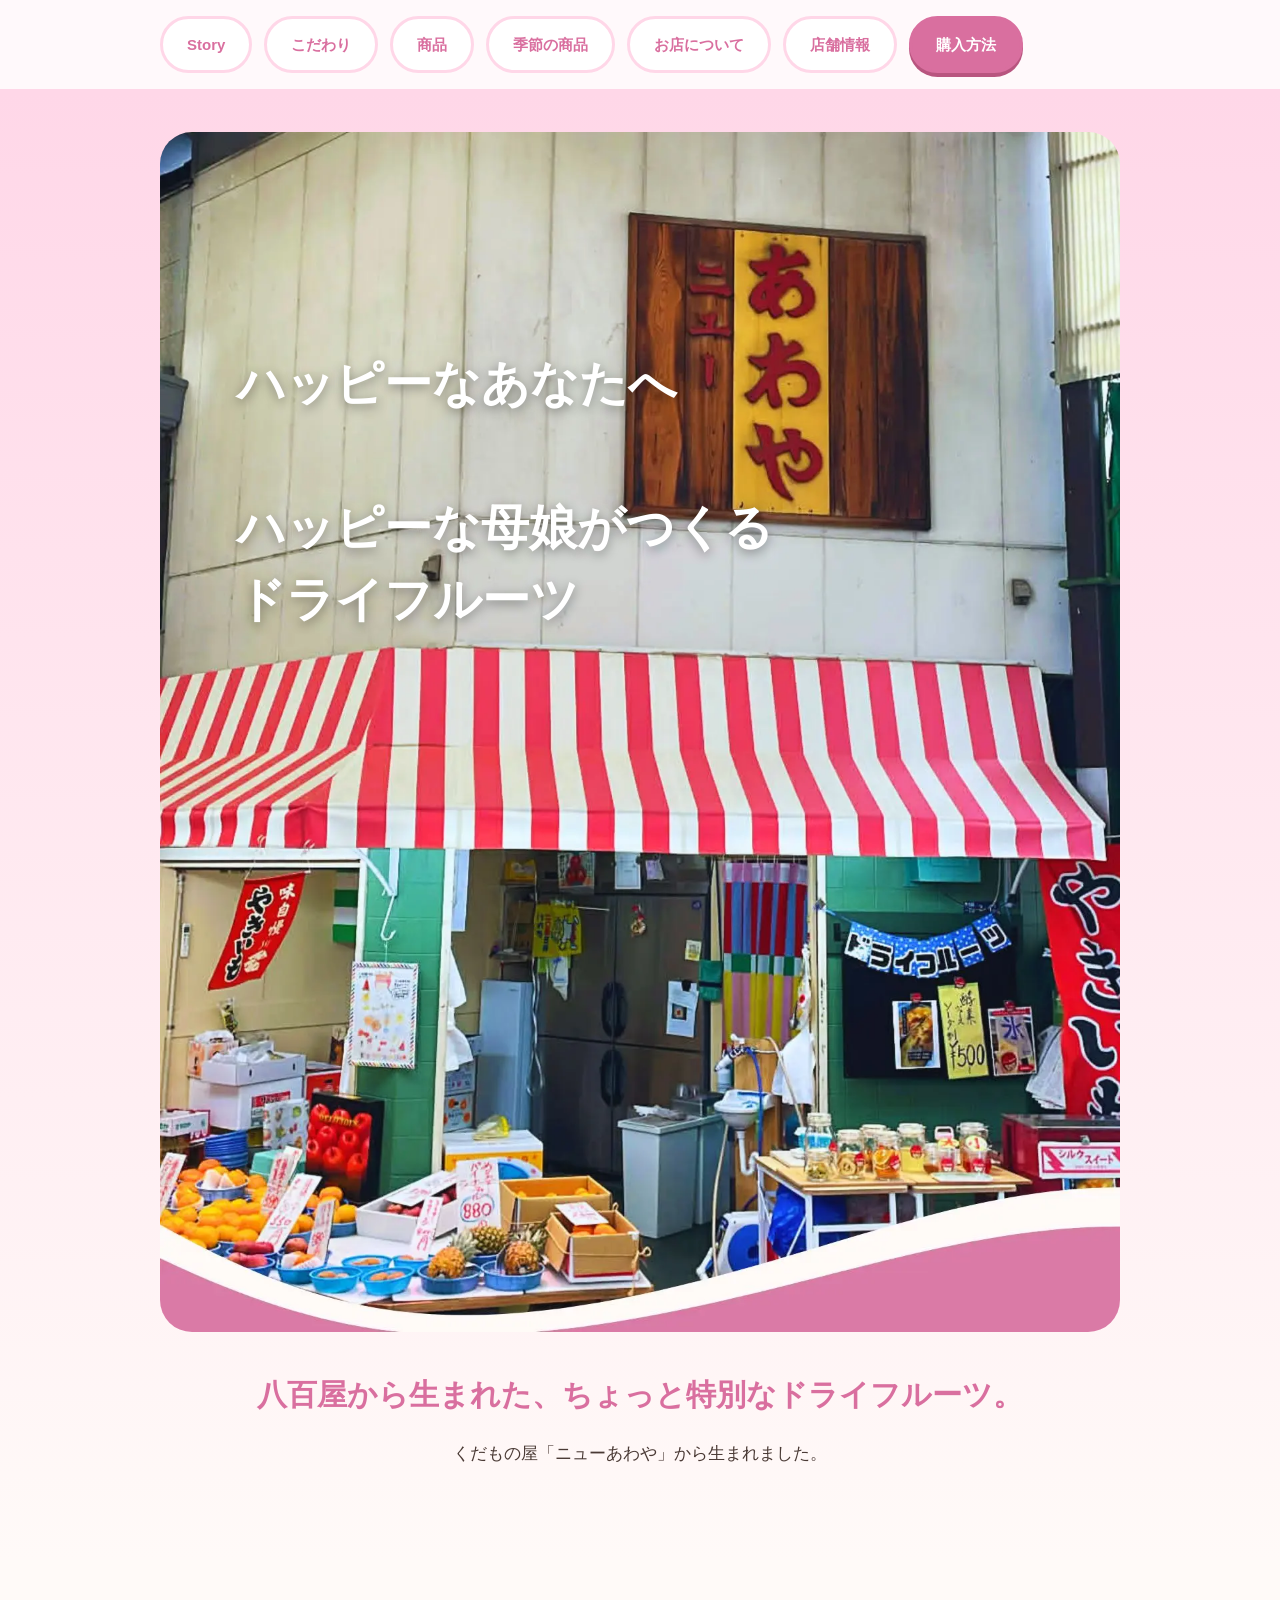
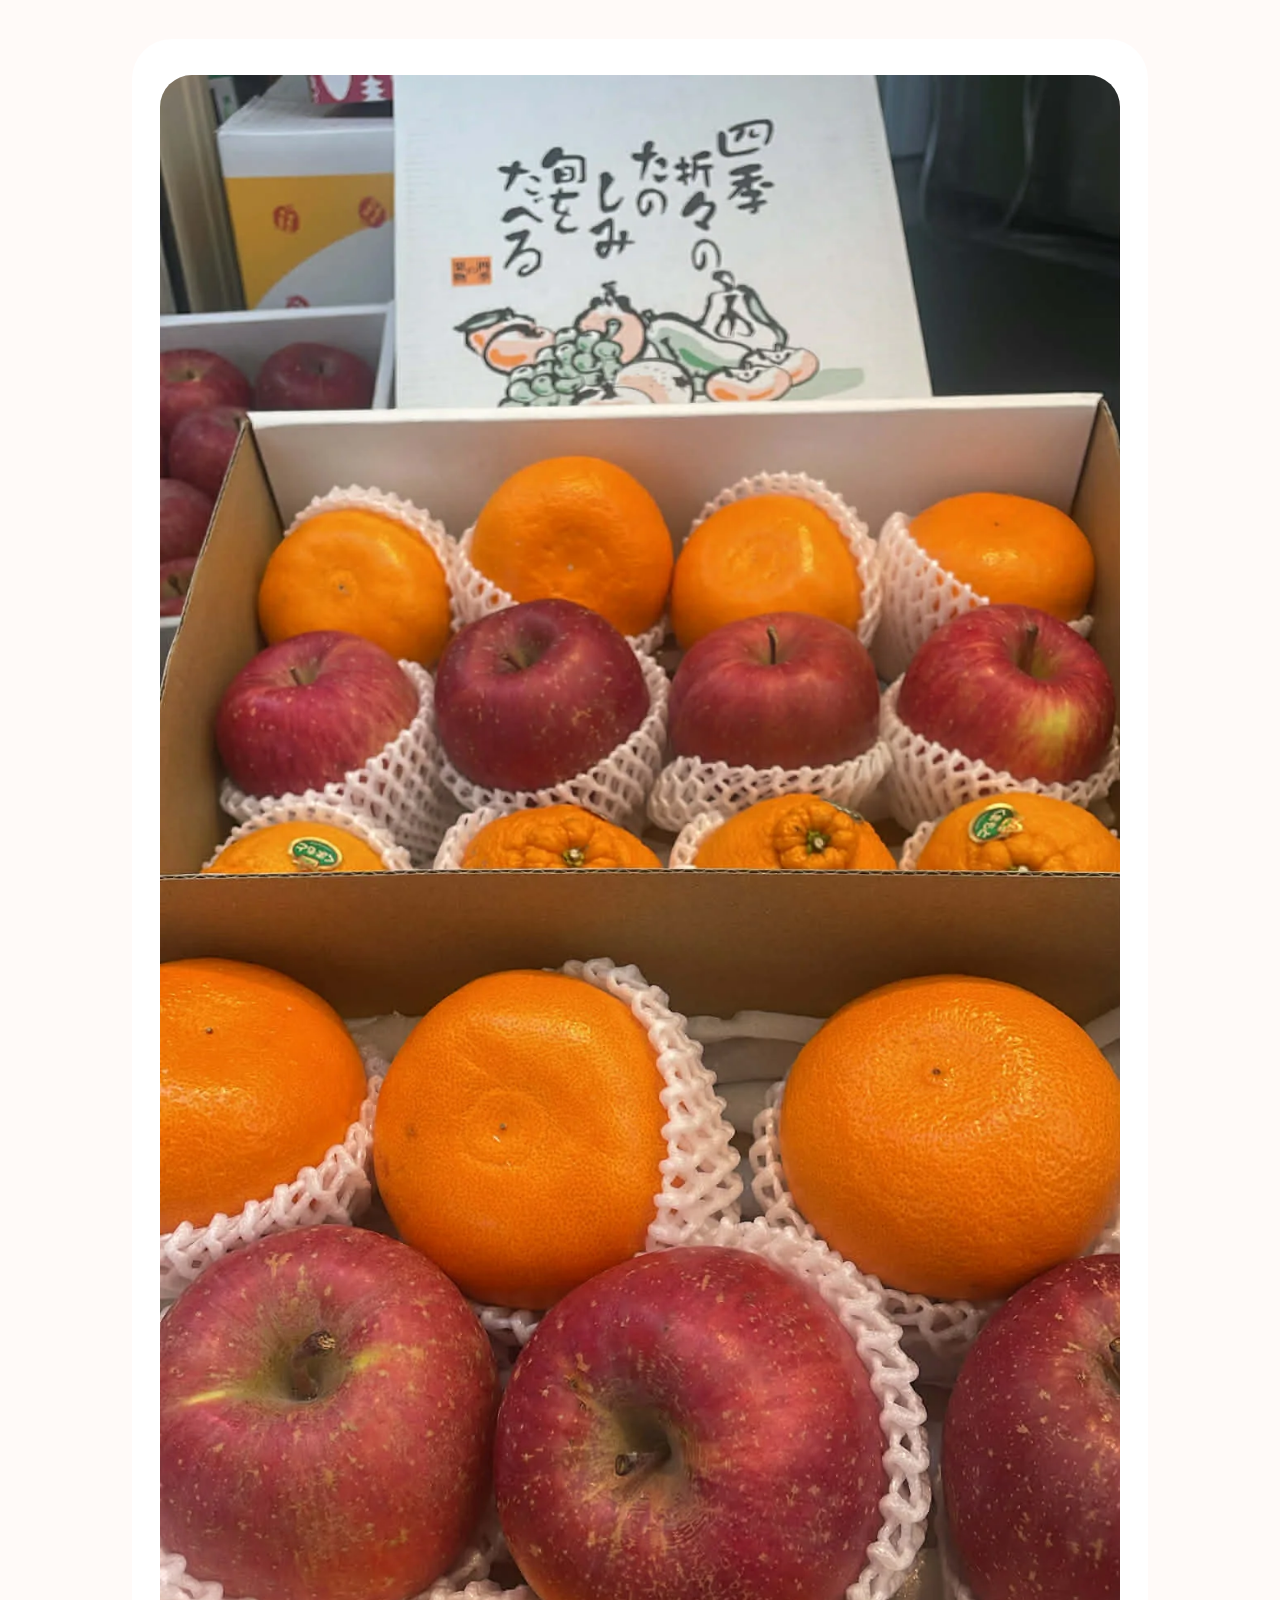
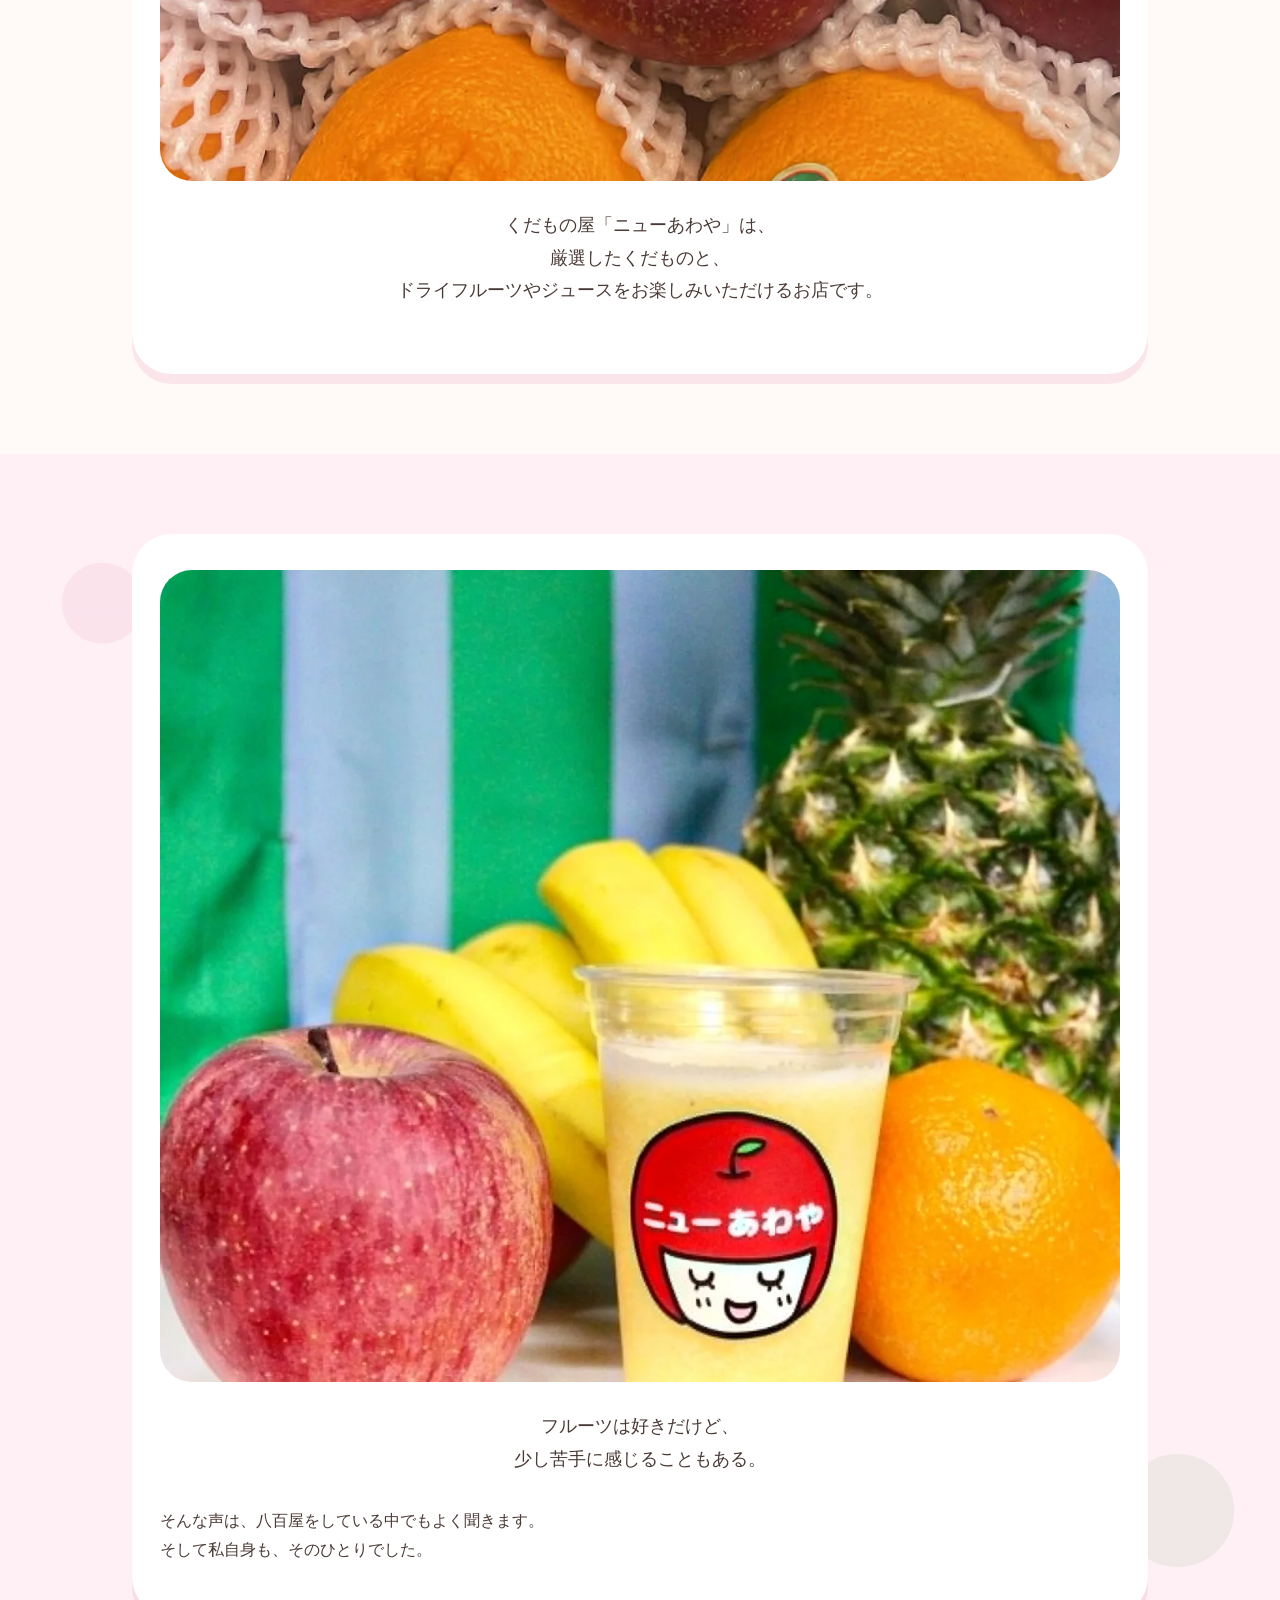
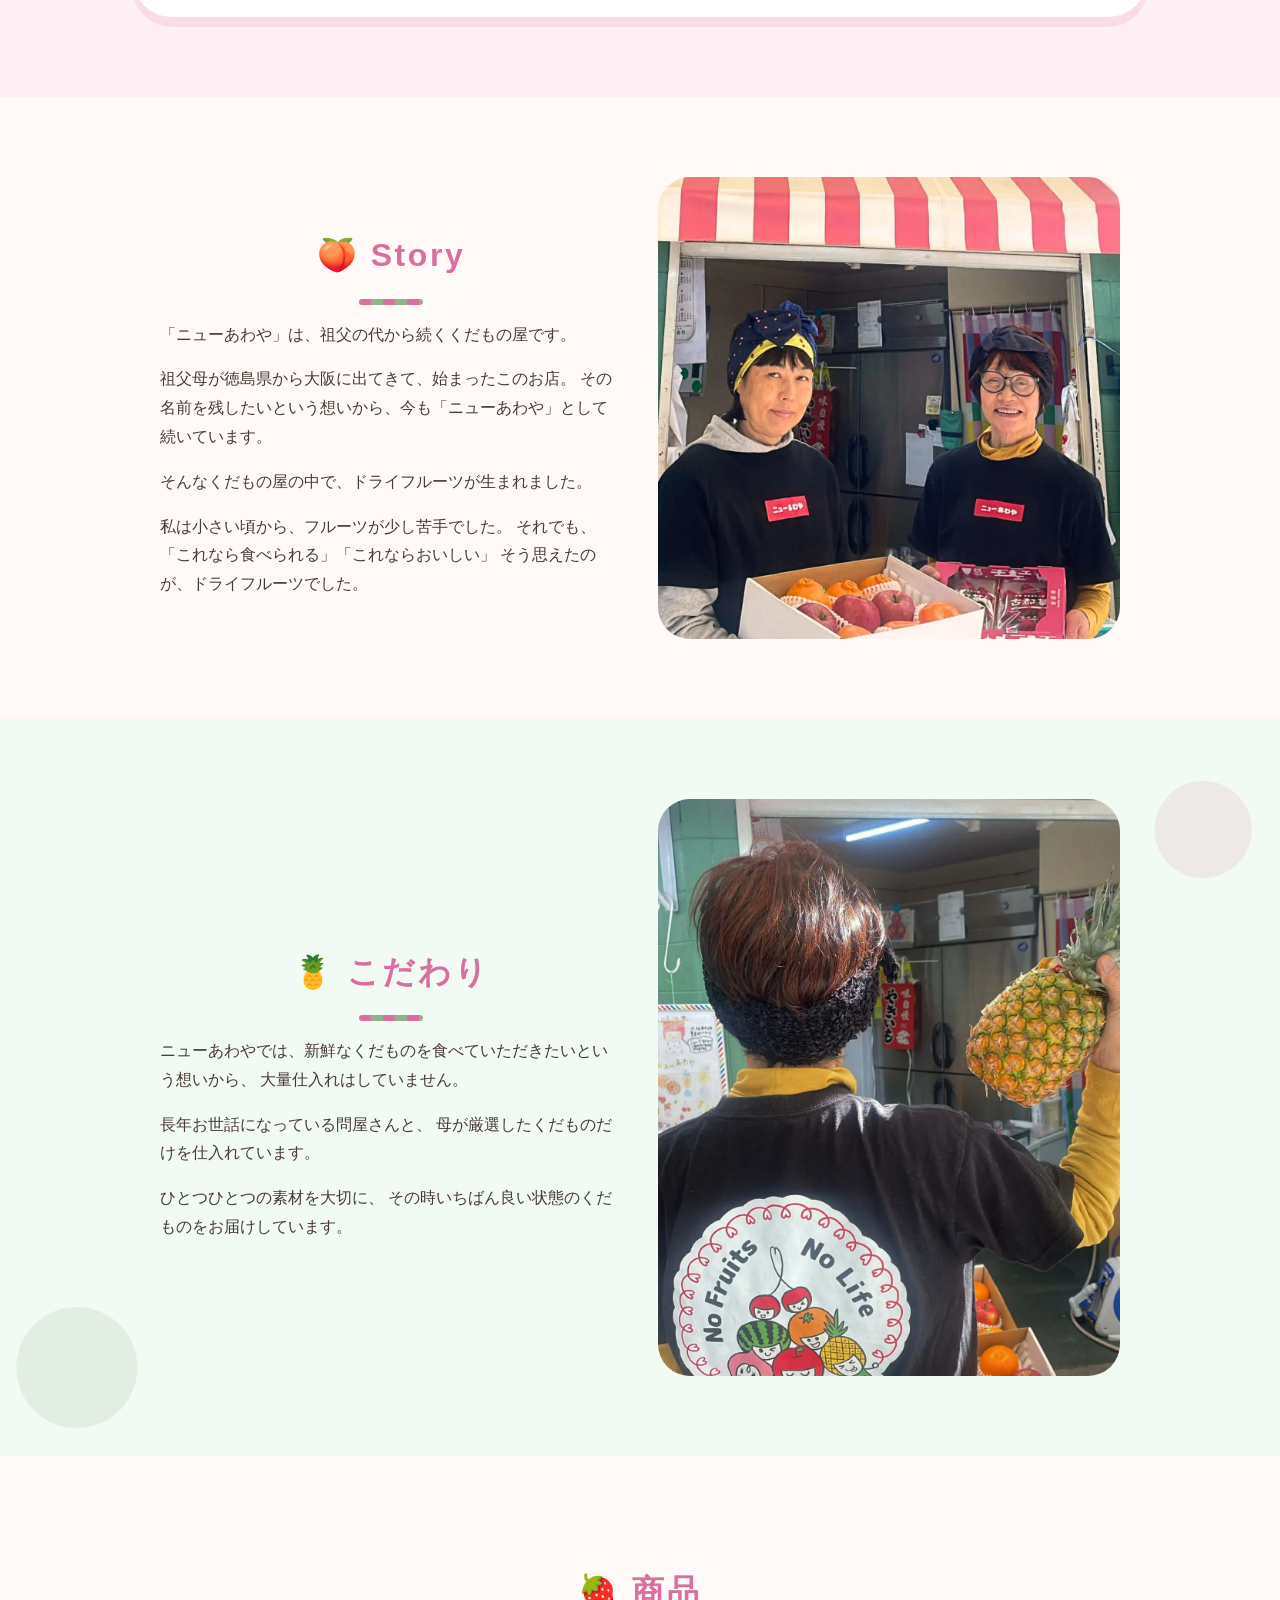
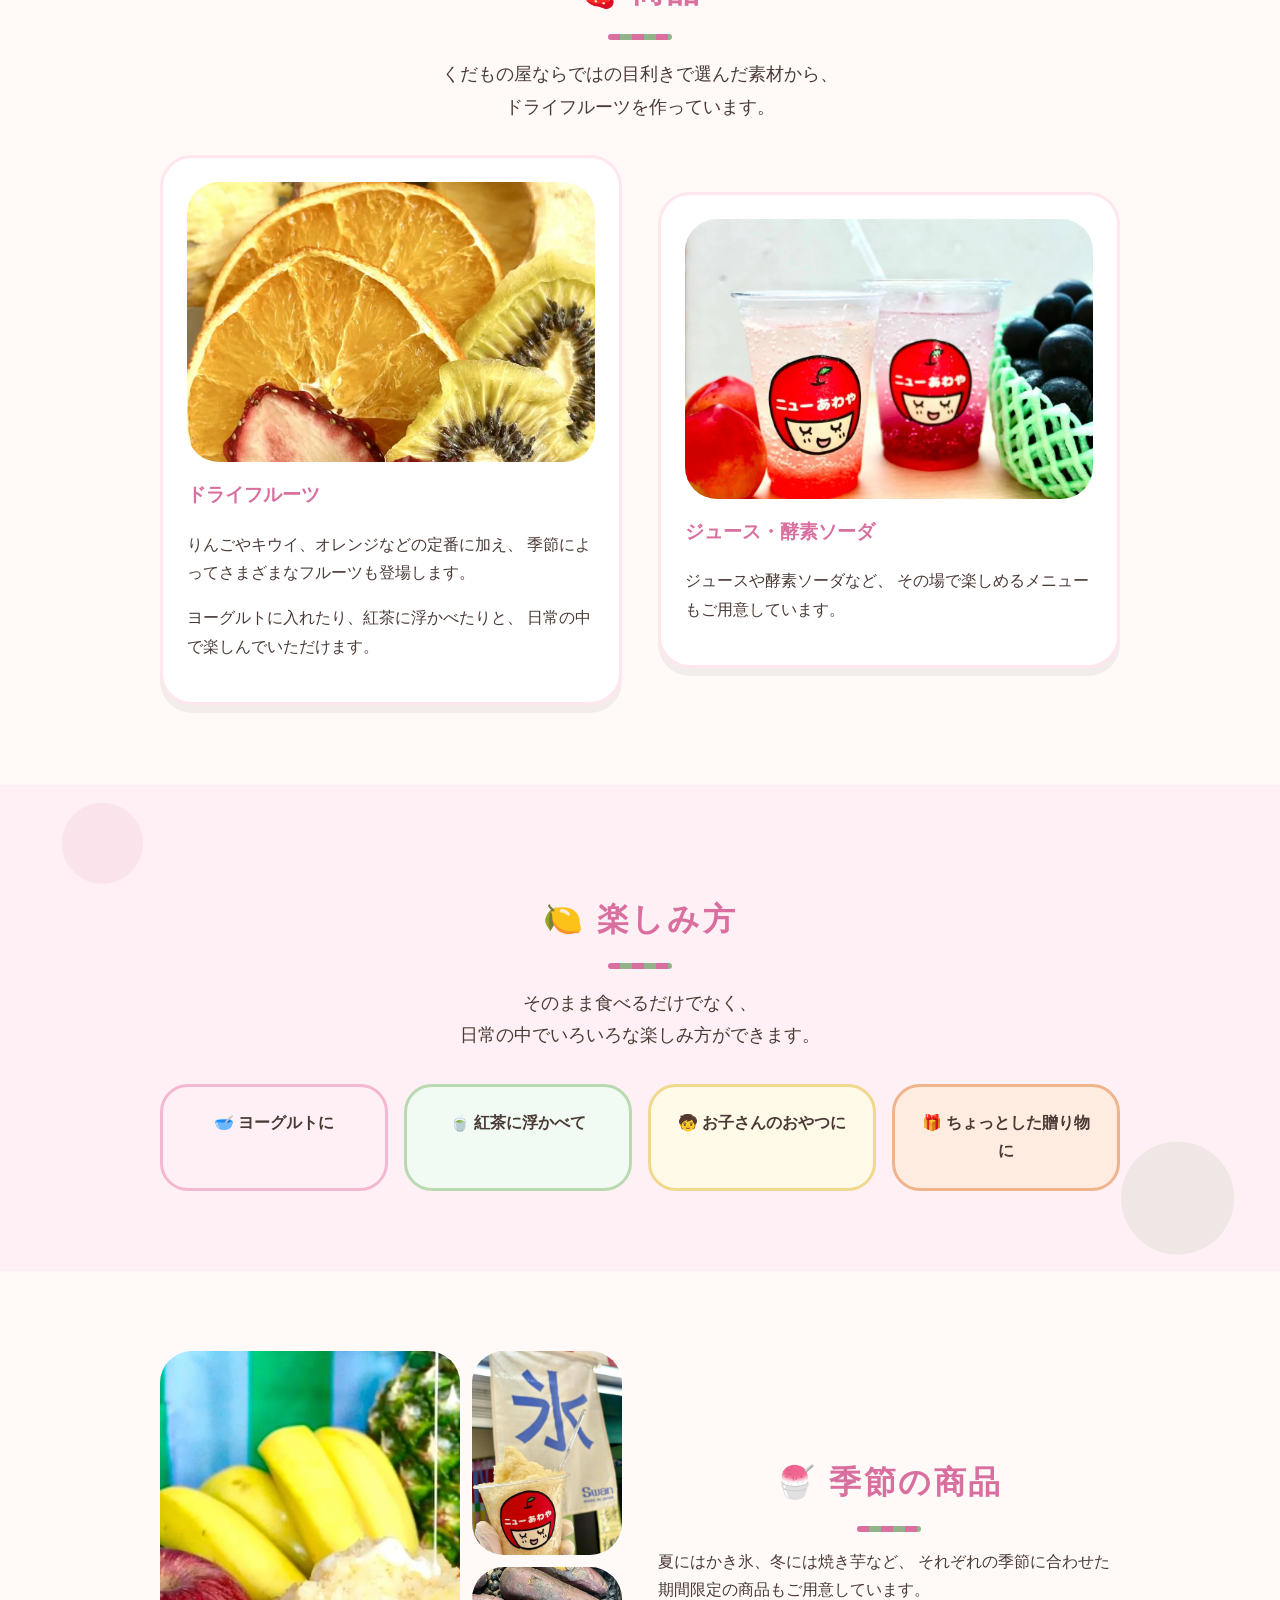
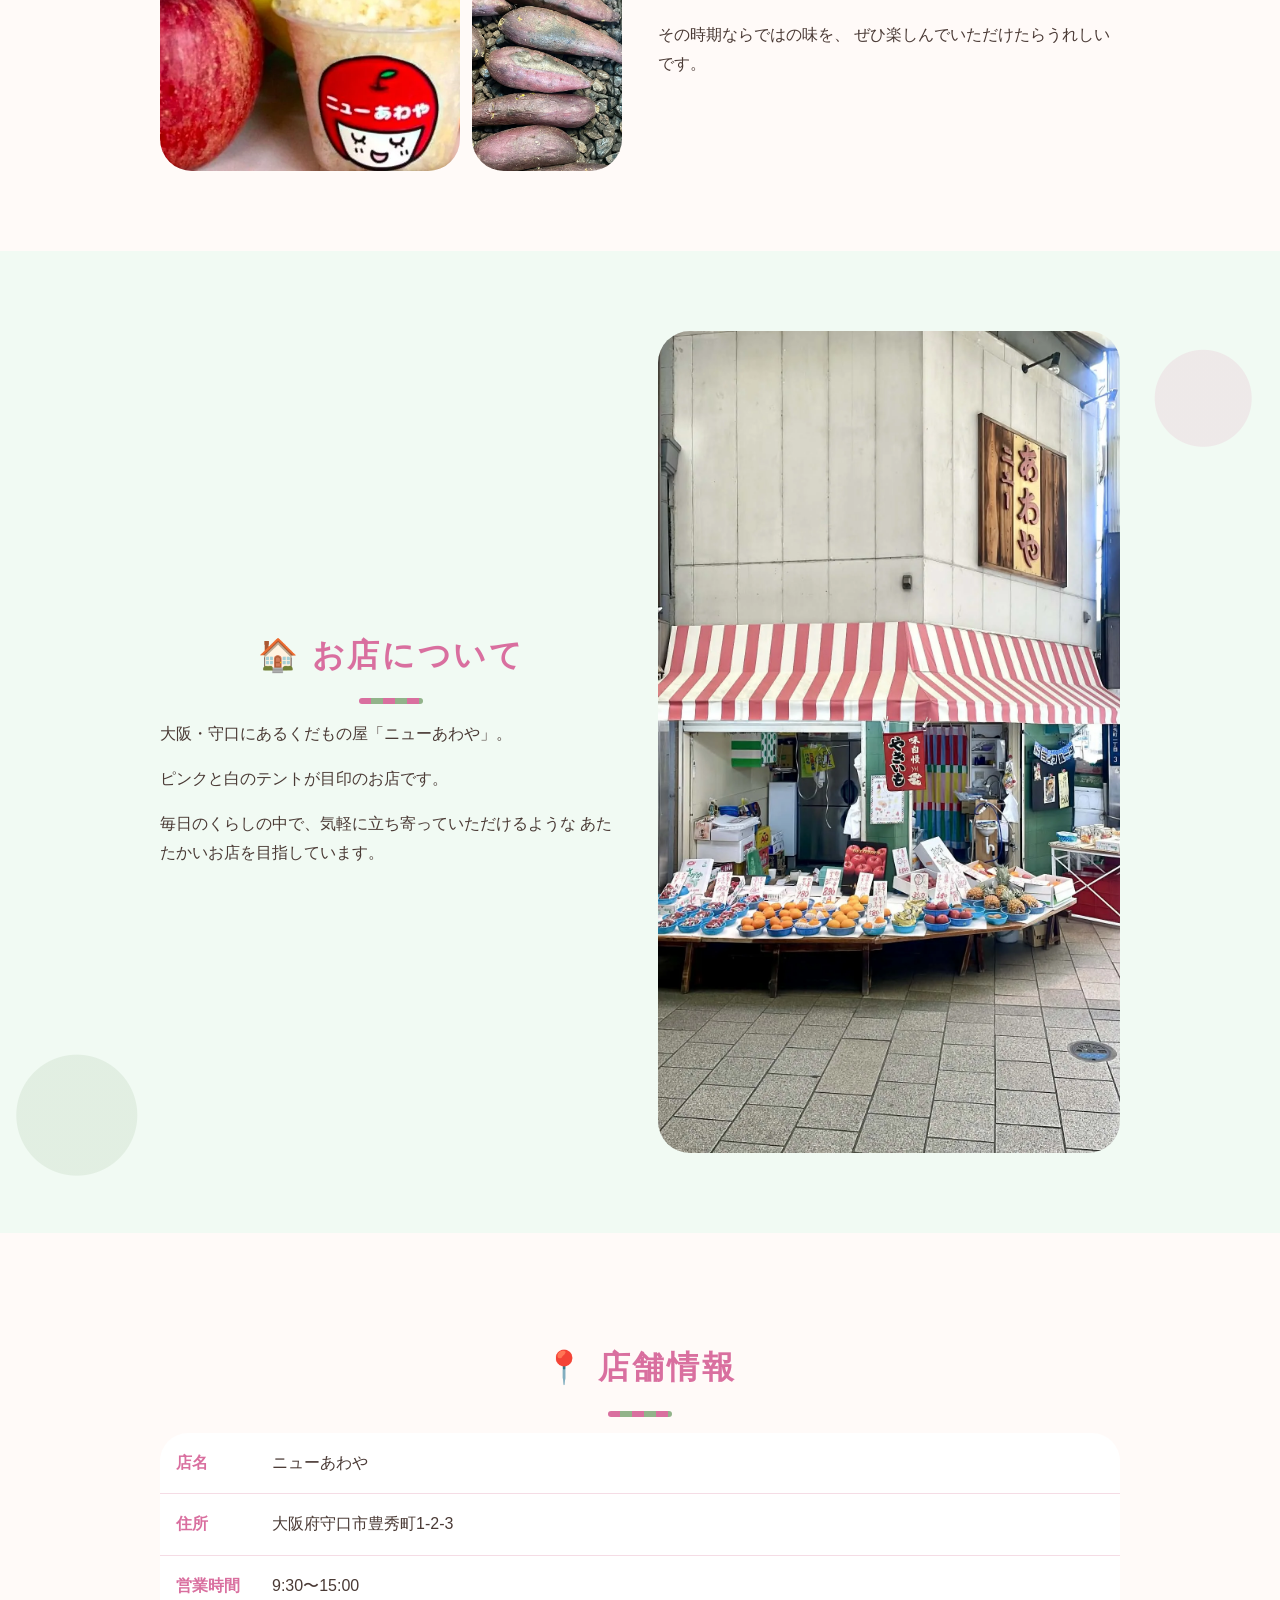
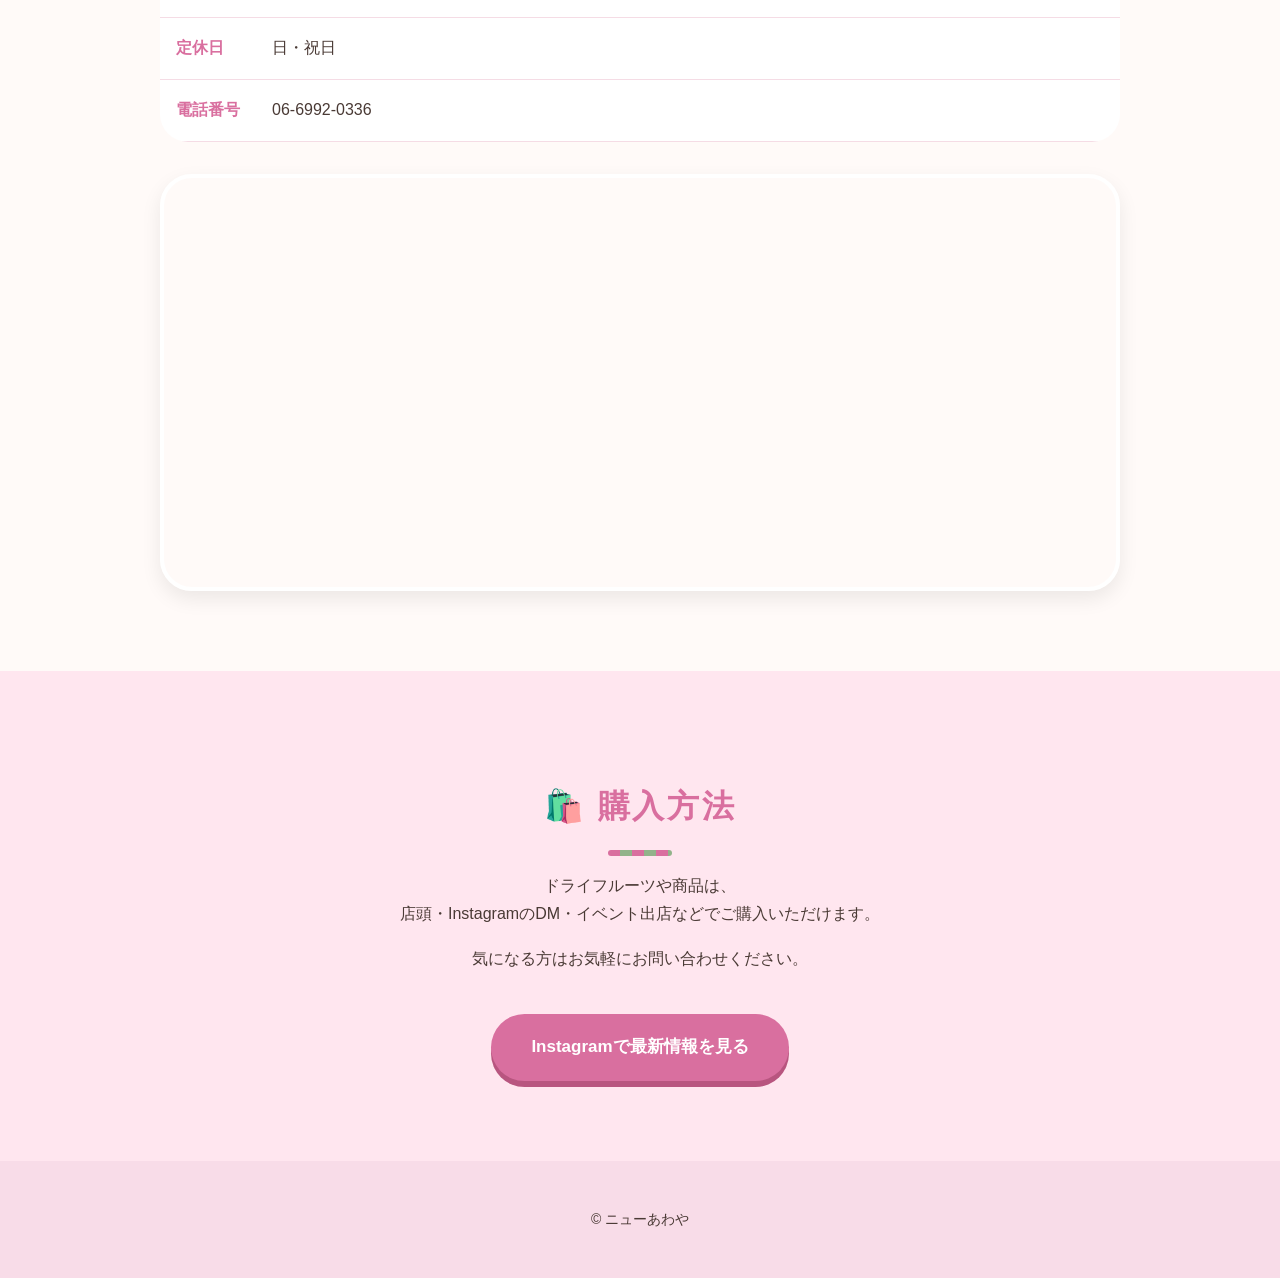
==== 26.4.24_ポップ案/index.html @ 249616c5 "Add files via upload" ====
<!DOCTYPE html>
<html lang="ja">
<head>
  <meta charset="UTF-8">
  <meta name="viewport" content="width=device-width, initial-scale=1.0">

  <title>ニューあわや｜守口市のくだもの屋が作るドライフルーツ・ジュース</title>
  <meta name="description" content="大阪府守口市のくだもの屋「ニューあわや」。厳選したくだものから生まれたドライフルーツやジュース、酵素ソーダ、季節の焼き芋・かき氷をご紹介。八百屋だからこその目利きと想いを込めてお届けします。">
  <meta name="theme-color" content="#D97BA6">

  <!-- TODO: 公開URLが決まったら og:url / canonical / JSON-LDのurlを実際のドメインに差し替えてください -->
  <link rel="canonical" href="https://www.new-awaya.jp/">

  <meta property="og:type" content="website">
  <meta property="og:site_name" content="ニューあわや">
  <meta property="og:locale" content="ja_JP">
  <meta property="og:title" content="ニューあわや｜守口市のくだもの屋が作るドライフルーツ・ジュース">
  <meta property="og:description" content="大阪府守口市のくだもの屋「ニューあわや」。厳選したくだものから生まれたドライフルーツやジュース、酵素ソーダ、季節の焼き芋・かき氷をご紹介。">
  <meta property="og:url" content="https://www.new-awaya.jp/">
  <meta property="og:image" content="https://www.new-awaya.jp/assets/images/hero.webp">

  <meta name="twitter:card" content="summary_large_image">
  <meta name="twitter:title" content="ニューあわや｜守口市のくだもの屋が作るドライフルーツ・ジュース">
  <meta name="twitter:description" content="大阪府守口市のくだもの屋「ニューあわや」。厳選したくだものから生まれたドライフルーツやジュース、酵素ソーダ、季節の焼き芋・かき氷をご紹介。">
  <meta name="twitter:image" content="https://www.new-awaya.jp/assets/images/hero.webp">

  <link rel="stylesheet" href="style.css">

  <link rel="icon" href="assets/images/favicon.png" type="image/png">
  <link rel="apple-touch-icon" href="assets/images/favicon.png">

  <script type="application/ld+json">
  {
    "@context": "https://schema.org",
    "@type": "Store",
    "name": "ニューあわや",
    "image": "https://www.new-awaya.jp/assets/images/hero.webp",
    "url": "https://www.new-awaya.jp/",
    "telephone": "06-6992-0336",
    "priceRange": "¥",
    "address": {
      "@type": "PostalAddress",
      "streetAddress": "豊秀町1-2-3",
      "addressLocality": "守口市",
      "addressRegion": "大阪府",
      "addressCountry": "JP"
    },
    "geo": {
      "@type": "GeoCoordinates",
      "latitude": 34.73282668148967,
      "longitude": 135.5553988750419
    },
    "openingHoursSpecification": {
      "@type": "OpeningHoursSpecification",
      "dayOfWeek": ["Monday", "Tuesday", "Wednesday", "Thursday", "Friday", "Saturday"],
      "opens": "09:30",
      "closes": "15:00"
    },
    "sameAs": [
      "https://www.instagram.com/awaya.dry_fruits/"
    ]
  }
  </script>
</head>
<body>

  <!-- サイト内ナビ -->
  <nav class="site-nav" aria-label="サイト内リンク">
    <div class="inner nav-inner">
      <a href="#story">Story</a>
      <a href="#kodawari">こだわり</a>
      <a href="#products">商品</a>
      <a href="#season">季節の商品</a>
      <a href="#shop">お店について</a>
      <a href="#access">店舗情報</a>
      <a href="#purchase" class="nav-cta">購入方法</a>
    </div>
  </nav>

  <!-- Hero -->
  <header class="hero">
    <div class="hero-image">
      <img src="assets/images/hero.webp" alt="大阪府守口市のくだもの屋ニューあわや外観">
      <div class="hero-copy">
        ハッピーなあなたへ<br><br>

ハッピーな母娘がつくる<br>

ドライフルーツ
      </div>
    </div>

    <div class="hero-text">
      <h1>八百屋から生まれた、ちょっと特別なドライフルーツ。</h1>
      <p>
        くだもの屋「ニューあわや」から生まれました。
      </p>
    </div>
  </header>

  <!-- サブコピー -->
  <section>
    <div class="inner soft-box">
      <img src="assets/images/fruits.webp" alt="大阪府守口市のくだもの屋ニューあわやが厳選したりんごとみかん">
      <p class="lead">
        くだもの屋「ニューあわや」は、<br>
        厳選したくだものと、<br>
        ドライフルーツやジュースをお楽しみいただけるお店です。
      </p>
    </div>
  </section>

  <!-- 共感・導入 -->
  <section class="pink-bg">
    <div class="inner soft-box">
      <img src="assets/images/voice.webp" alt="大阪府守口市のくだもの屋ニューあわやが扱うりんご・バナナ・パイナップルなどのくだもの">
      <p class="lead">
        フルーツは好きだけど、<br>
        少し苦手に感じることもある。
      </p>
      <p>
        そんな声は、八百屋をしている中でもよく聞きます。<br>
        そして私自身も、そのひとりでした。
      </p>
    </div>
  </section>

  <!-- Story -->
  <section id="story">
    <div class="inner story-grid">
      <div>
        <h2 class="section-title">🍑 Story</h2>
        <p>
          「ニューあわや」は、祖父の代から続くくだもの屋です。
        </p>
        <p>
          祖父母が徳島県から大阪に出てきて、始まったこのお店。
          その名前を残したいという想いから、今も「ニューあわや」として続いています。
        </p>
        <p>
          そんなくだもの屋の中で、ドライフルーツが生まれました。
        </p>
        <p>
          私は小さい頃から、フルーツが少し苦手でした。
          それでも、「これなら食べられる」「これならおいしい」
          そう思えたのが、ドライフルーツでした。
        </p>
      </div>

      <div>
        <!-- ストーリー用写真に差し替え -->
        <img src="assets/images/story.webp" alt="大阪府守口市のくだもの屋ニューあわやの店内と母娘の写真">
      </div>
    </div>
  </section>

  <!-- こだわり -->
  <section id="kodawari" class="green-bg">
    <div class="inner story-grid">
      <div>
        <h2 class="section-title">🍍 こだわり</h2>
        <p>
          ニューあわやでは、新鮮なくだものを食べていただきたいという想いから、
          大量仕入れはしていません。
        </p>
        <p>
          長年お世話になっている問屋さんと、
          母が厳選したくだものだけを仕入れています。
        </p>
        <p>
          ひとつひとつの素材を大切に、
          その時いちばん良い状態のくだものをお届けしています。
        </p>
      </div>

      <div>
        <img src="assets/images/kodawari.webp" alt="大阪府守口市のくだもの屋ニューあわやの目利き、パイナップルを選ぶ様子">
      </div>
    </div>
  </section>

  <!-- 商品 -->
  <section id="products">
    <div class="inner">
      <h2 class="section-title">🍓 商品</h2>
      <p class="lead">
        くだもの屋ならではの目利きで選んだ素材から、<br>
        ドライフルーツを作っています。
      </p>

      <div class="product-grid">
        <div class="product-card">
          <!-- 商品写真に差し替え -->
          <img src="assets/images/dryfruit.webp" alt="大阪府守口市のくだもの屋ニューあわやのミックスドライフルーツ">
          <h3>ドライフルーツ</h3>
          <p>
            りんごやキウイ、オレンジなどの定番に加え、
            季節によってさまざまなフルーツも登場します。
          </p>
          <p>
            ヨーグルトに入れたり、紅茶に浮かべたりと、
            日常の中で楽しんでいただけます。
          </p>
        </div>

        <div class="product-card">
          <!-- ジュース写真に差し替え -->
          <img src="assets/images/juice.webp" alt="大阪府守口市のくだもの屋ニューあわやのジュースと酵素ソーダ">
          <h3>ジュース・酵素ソーダ</h3>
          <p>
            ジュースや酵素ソーダなど、
            その場で楽しめるメニューもご用意しています。
          </p>
        </div>
      </div>
    </div>
  </section>

  <!-- 楽しみ方 -->
  <section class="pink-bg">
    <div class="inner">
      <h2 class="section-title">🍋 楽しみ方</h2>
      <p class="lead">
        そのまま食べるだけでなく、<br>
        日常の中でいろいろな楽しみ方ができます。
      </p>

      <div class="enjoy-list">
        <div class="enjoy-item">🥣 ヨーグルトに</div>
        <div class="enjoy-item">🍵 紅茶に浮かべて</div>
        <div class="enjoy-item">🧒 お子さんのおやつに</div>
        <div class="enjoy-item">🎁 ちょっとした贈り物に</div>
      </div>
    </div>
  </section>

  <!-- 季節商品 -->
  <section id="season">
    <div class="inner story-grid">
      <div class="season-photos">
        <img src="assets/images/season-main.webp" alt="守口市のくだもの屋ニューあわやのフルーツとかき氷" class="season-main">
        <div class="season-small-stack">
          <img src="assets/images/season-summer.webp" alt="守口市のくだもの屋ニューあわやのかき氷" class="season-small">
          <img src="assets/images/season-winter.webp" alt="守口市のくだもの屋ニューあわやの焼き芋" class="season-small">
        </div>
      </div>
      <div>
        <h2 class="section-title">🍧 季節の商品</h2>
        <p>
          夏にはかき氷、冬には焼き芋など、
          それぞれの季節に合わせた期間限定の商品もご用意しています。
        </p>
        <p>
          その時期ならではの味を、
          ぜひ楽しんでいただけたらうれしいです。
        </p>
      </div>
    </div>
  </section>

  <!-- お店について -->
  <section id="shop" class="green-bg">
    <div class="inner shop-grid">
      <div>
        <h2 class="section-title">🏠 お店について</h2>
        <p>
          大阪・守口にあるくだもの屋「ニューあわや」。
        </p>
        <p>
          ピンクと白のテントが目印のお店です。
        </p>
        <p>
          毎日のくらしの中で、気軽に立ち寄っていただけるような
          あたたかいお店を目指しています。
        </p>
      </div>

      <div>
        <!-- 外観写真に差し替え -->
        <img src="assets/images/shop.webp" alt="大阪府守口市のくだもの屋ニューあわやの外観">
      </div>
    </div>
  </section>

  <!-- 店舗情報 -->
  <section id="access">
    <div class="inner">
      <h2 class="section-title">📍 店舗情報</h2>

      <table class="info-table">
        <tr>
          <th>店名</th>
          <td>ニューあわや</td>
        </tr>
        <tr>
          <th>住所</th>
          <td>大阪府守口市豊秀町1-2-3</td>
        </tr>
        <tr>
          <th>営業時間</th>
          <td>9:30〜15:00</td>
        </tr>
        <tr>
          <th>定休日</th>
          <td>日・祝日</td>
        </tr>
        <tr>
          <th>電話番号</th>
          <td>06-6992-0336</td>
        </tr>
      </table>

      <!-- Googleマップ埋め込みをここに入れる -->
      <div class="map-wrap">
  <iframe src="https://www.google.com/maps/embed?pb=!1m18!1m12!1m3!1d3278.903501781895!2d135.5553988750419!3d34.73282668148967!2m3!1f0!2f0!3f0!3m2!1i1024!2i768!4f13.1!3m3!1m2!1s0x6000e14dc6276cbf%3A0x2cb59006705b854!2z44OL44Ol44O844GC44KP44KE!5e0!3m2!1sja!2sjp!4v1776998162759!5m2!1sja!2sjp"
    allowfullscreen=""
    loading="lazy"
    referrerpolicy="no-referrer-when-downgrade">
  </iframe>
</div>
    </div>
  </section>

  <!-- 購入方法 -->
  <section id="purchase" class="cta">
    <div class="inner">
      <h2 class="section-title">🛍️ 購入方法</h2>
      <p>
        ドライフルーツや商品は、<br>
        店頭・InstagramのDM・イベント出店などでご購入いただけます。
      </p>
      <p>
        気になる方はお気軽にお問い合わせください。
      </p>

      <!-- Instagram URLに差し替え -->
      <a class="button" href="https://www.instagram.com/awaya.dry_fruits/" target="_blank" rel="noopener noreferrer">
  Instagramで最新情報を見る
</a>
    </div>
  </section>

  <footer>
    <p>© ニューあわや</p>
  </footer>

</body>
</html>
---- 26.4.24_ポップ案/style.css ----
body {
  margin: 0;
  font-family: "Noto Sans JP", sans-serif;
  color: #4a3a35;
  background: #fffaf8;
  line-height: 1.8;
}

.site-nav {
  position: sticky;
  top: 0;
  z-index: 100;
  background: #fff9fb;
  border-bottom: 3px solid #ffd7e8;
}

.nav-inner {
  display: flex;
  align-items: center;
  gap: 12px;
  overflow-x: auto;
  padding: 16px 20px;
  -webkit-overflow-scrolling: touch;
}

.nav-inner a {
  flex: none;
  display: inline-block;
  padding: 12px 24px;
  border-radius: 999px;
  background: #fff;
  color: #d96f9f;
  font-weight: 900;
  font-size: 15px;
  text-decoration: none;
  border: 3px solid #ffd7e8;
  white-space: nowrap;
  transition: transform 0.15s ease, background 0.15s ease;
}

.nav-inner a:hover {
  background: #ffe6ef;
  transform: translateY(-2px);
}

.nav-inner a.nav-cta {
  background: #d96f9f;
  color: #fff;
  border-color: #d96f9f;
  box-shadow: 0 4px 0 #b8557f;
}

.nav-inner a.nav-cta:hover {
  background: #c25f8d;
}

img {
  max-width: 100%;
  display: block;
  border-radius: 32px;
}

section {
  padding: 80px 20px;
}

.inner {
  max-width: 960px;
  margin: 0 auto;
}

.section-title {
  font-size: 32px;
  color: #d96f9f;
  text-align: center;
  margin-bottom: 16px;
  letter-spacing: 0.08em;
  font-weight: 900;
}

.section-title::after {
  content: "";
  display: block;
  width: 64px;
  height: 6px;
  margin: 14px auto 0;
  border-radius: 999px;
  background: repeating-linear-gradient(90deg, #d96f9f 0 12px, #92b38a 12px 24px);
}

.lead {
  font-size: 18px;
  text-align: center;
  margin-bottom: 32px;
}

.hero {
  background: linear-gradient(180deg, #ffd7e8 0%, #fffaf8 100%);
  padding: 40px 20px 72px;
  text-align: center;
}

.hero-image {
  position: relative;
  max-width: 960px;
  margin: 0 auto 36px;
}

.hero-image img {
  width: 100%;
  height: auto;
  display: block;
}

.hero-text h1 {
  font-size: 30px;
  color: #d96f9f;
  margin-bottom: 16px;
}

.hero-text p {
  font-size: 17px;
}

.soft-box {
  background: #fff;
  border-radius: 40px;
  padding: 36px 28px;
  box-shadow: 0 10px 0 rgba(217, 111, 159, 0.15);
}

.soft-box img {
  width: 100%;
  height: auto;
  margin-bottom: 28px;
}

.season-photos {
  display: flex;
  gap: 12px;
  height: 420px;
}

.season-photos .season-main {
  flex: 2;
  width: 0;
  min-width: 0;
  height: 100%;
  object-fit: cover;
}

.season-small-stack {
  flex: 1;
  width: 0;
  min-width: 0;
  height: 100%;
  display: flex;
  flex-direction: column;
  gap: 12px;
}

.season-small-stack .season-small {
  flex: 1;
  width: 100%;
  height: 0;
  min-height: 0;
  object-fit: cover;
}

@media (max-width: 768px) {
  .season-photos {
    height: 280px;
  }
}

.story-grid,
.product-grid,
.shop-grid {
  display: grid;
  grid-template-columns: 1fr 1fr;
  gap: 36px;
  align-items: center;
}

.pink-bg {
  background:
    radial-gradient(circle at 8% 12%, rgba(217,111,159,0.10) 0, rgba(217,111,159,0.10) 40px, transparent 41px),
    radial-gradient(circle at 92% 85%, rgba(146,179,138,0.14) 0, rgba(146,179,138,0.14) 56px, transparent 57px),
    #fff0f5;
}

.green-bg {
  background:
    radial-gradient(circle at 94% 15%, rgba(217,111,159,0.12) 0, rgba(217,111,159,0.12) 48px, transparent 49px),
    radial-gradient(circle at 6% 88%, rgba(146,179,138,0.16) 0, rgba(146,179,138,0.16) 60px, transparent 61px),
    #f1faf3;
}

.product-card {
  background: #fff;
  border-radius: 32px;
  padding: 24px;
  border: 3px solid #ffe6ef;
  box-shadow: 0 8px 0 rgba(0,0,0,0.05);
}

.product-card img {
  width: 100%;
  height: 280px;
  object-fit: cover;
}

.product-card h3 {
  color: #d96f9f;
  margin-top: 16px;
}

.enjoy-list {
  display: grid;
  grid-template-columns: repeat(4, 1fr);
  gap: 16px;
  margin-top: 32px;
}

.enjoy-item {
  background: #fff;
  border-radius: 28px;
  padding: 22px;
  text-align: center;
  font-weight: bold;
  border: 3px solid #f5c8d8;
}

.enjoy-item:nth-child(1) { background: #fff0f5; border-color: #f3b8cf; }
.enjoy-item:nth-child(2) { background: #f1faf3; border-color: #b9d9b0; }
.enjoy-item:nth-child(3) { background: #fff9e8; border-color: #f0d98c; }
.enjoy-item:nth-child(4) { background: #ffece0; border-color: #f0b48c; }

.info-table {
  width: 100%;
  border-collapse: collapse;
  background: #fff;
  border-radius: 28px;
  overflow: hidden;
}

.info-table th,
.info-table td {
  padding: 16px;
  border-bottom: 1px solid #f5dce5;
  text-align: left;
}

.info-table th {
  width: 1%;
  white-space: nowrap;
  color: #d96f9f;
}

.cta {
  text-align: center;
  background: #ffe6ef;
}

.button {
  display: inline-block;
  margin-top: 24px;
  padding: 18px 40px;
  background: #d96f9f;
  color: #fff;
  text-decoration: none;
  border-radius: 999px;
  font-weight: 900;
  font-size: 17px;
  box-shadow: 0 6px 0 #b8557f;
  transition: transform 0.15s ease;
}

.button:hover {
  transform: translateY(2px);
  box-shadow: 0 4px 0 #b8557f;
}

footer {
  text-align: center;
  padding: 32px 20px;
  background: #f8dce8;
  font-size: 14px;
}

@media (max-width: 768px) {
  section {
    padding: 56px 18px;
  }

  .hero-text h1 {
    font-size: 25px;
  }

  .story-grid,
  .product-grid,
  .shop-grid {
    grid-template-columns: 1fr;
  }

  .enjoy-list {
    grid-template-columns: 1fr 1fr;
  }
}
.map-wrap {
  margin-top: 32px;
  border-radius: 32px;
  overflow: hidden;
  border: 4px solid #fff;
  box-shadow: 0 8px 20px rgba(0,0,0,0.08);
}

.map-wrap iframe {
  width: 100%;
  height: 400px;
  border: none;
}

.hero-copy {
  position: absolute;

  top: 18%;
  left: 8%;

  color: #fff;

  font-size: 3rem;
  font-weight: 700;
  line-height: 1.5;

  text-align: left;

  text-shadow:
    0 3px 12px rgba(0,0,0,0.4);
}

@media (max-width:768px){

.hero-copy{
  top:10%;
  left:6%;

  font-size: clamp(1.75rem, 4vw + 1rem, 2.4rem);
  line-height:1.5;
}

}

.hero-small{
  font-size:0.7em;
}
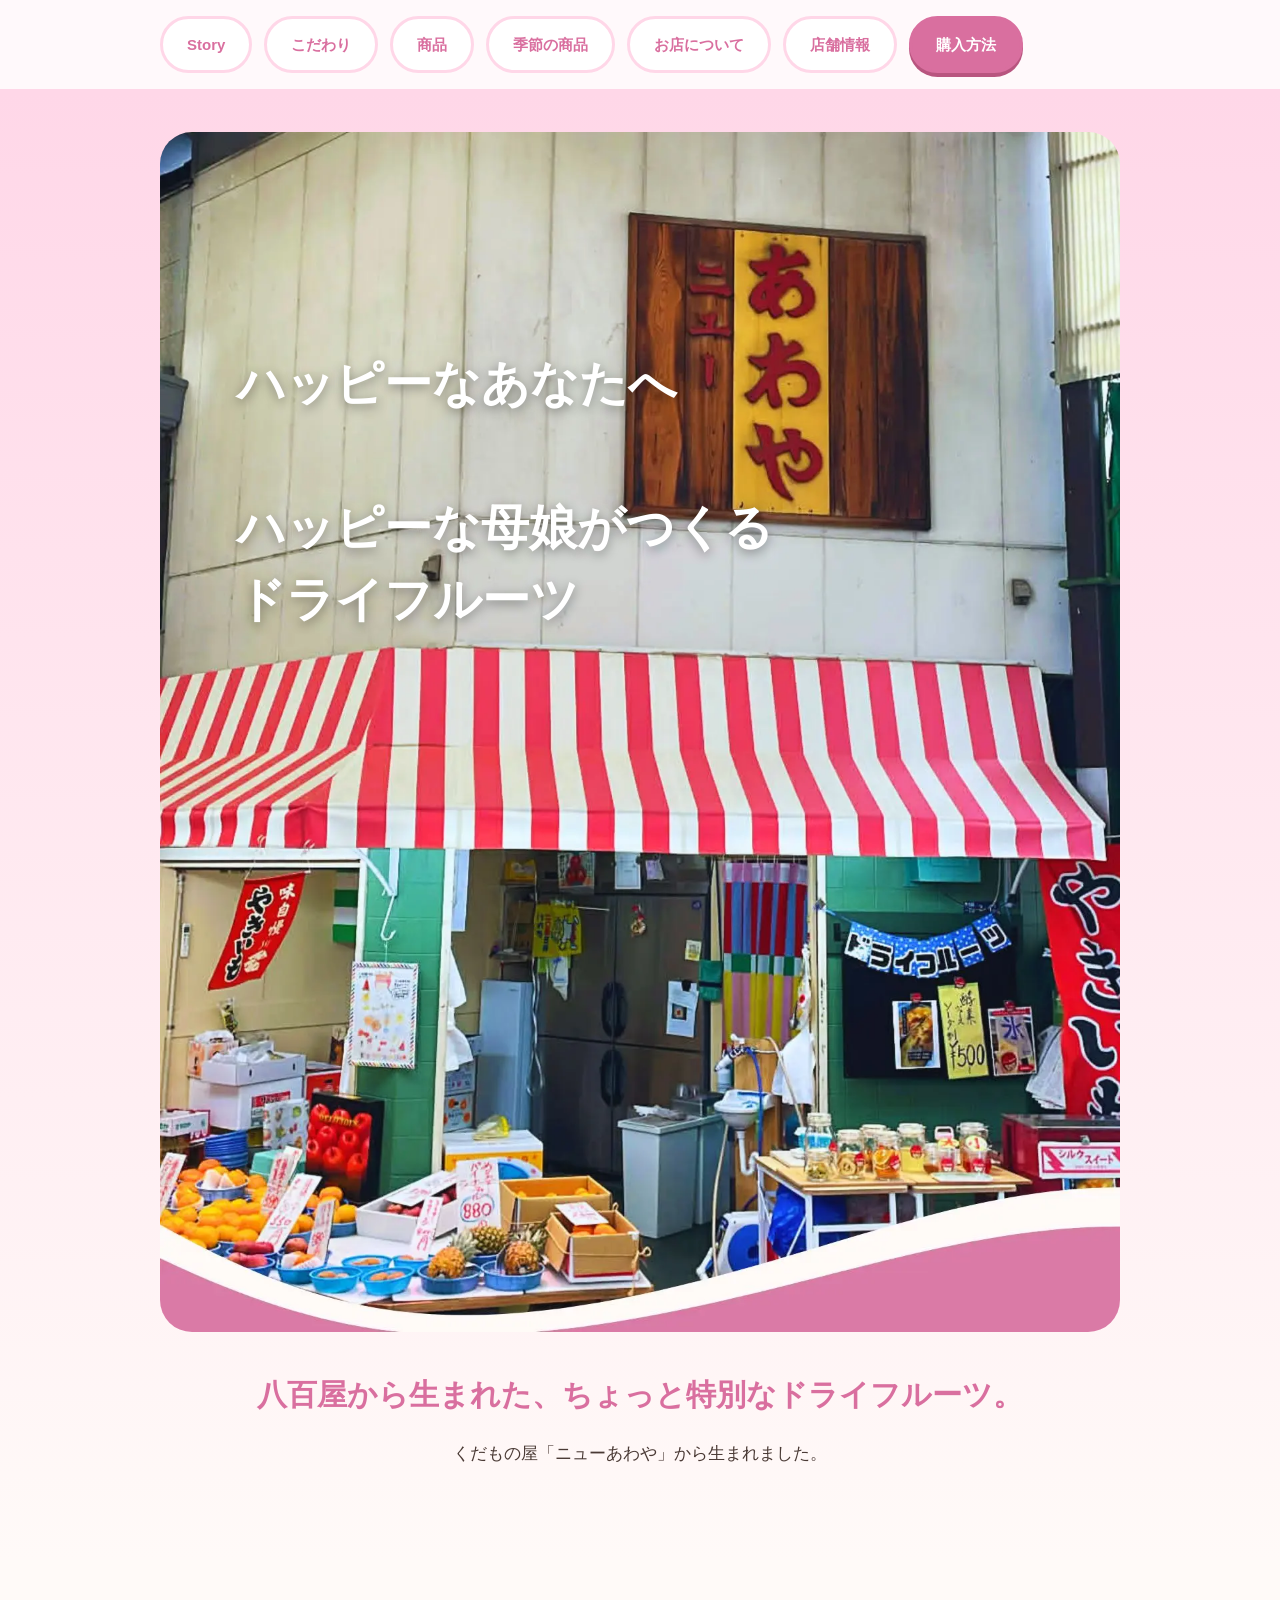
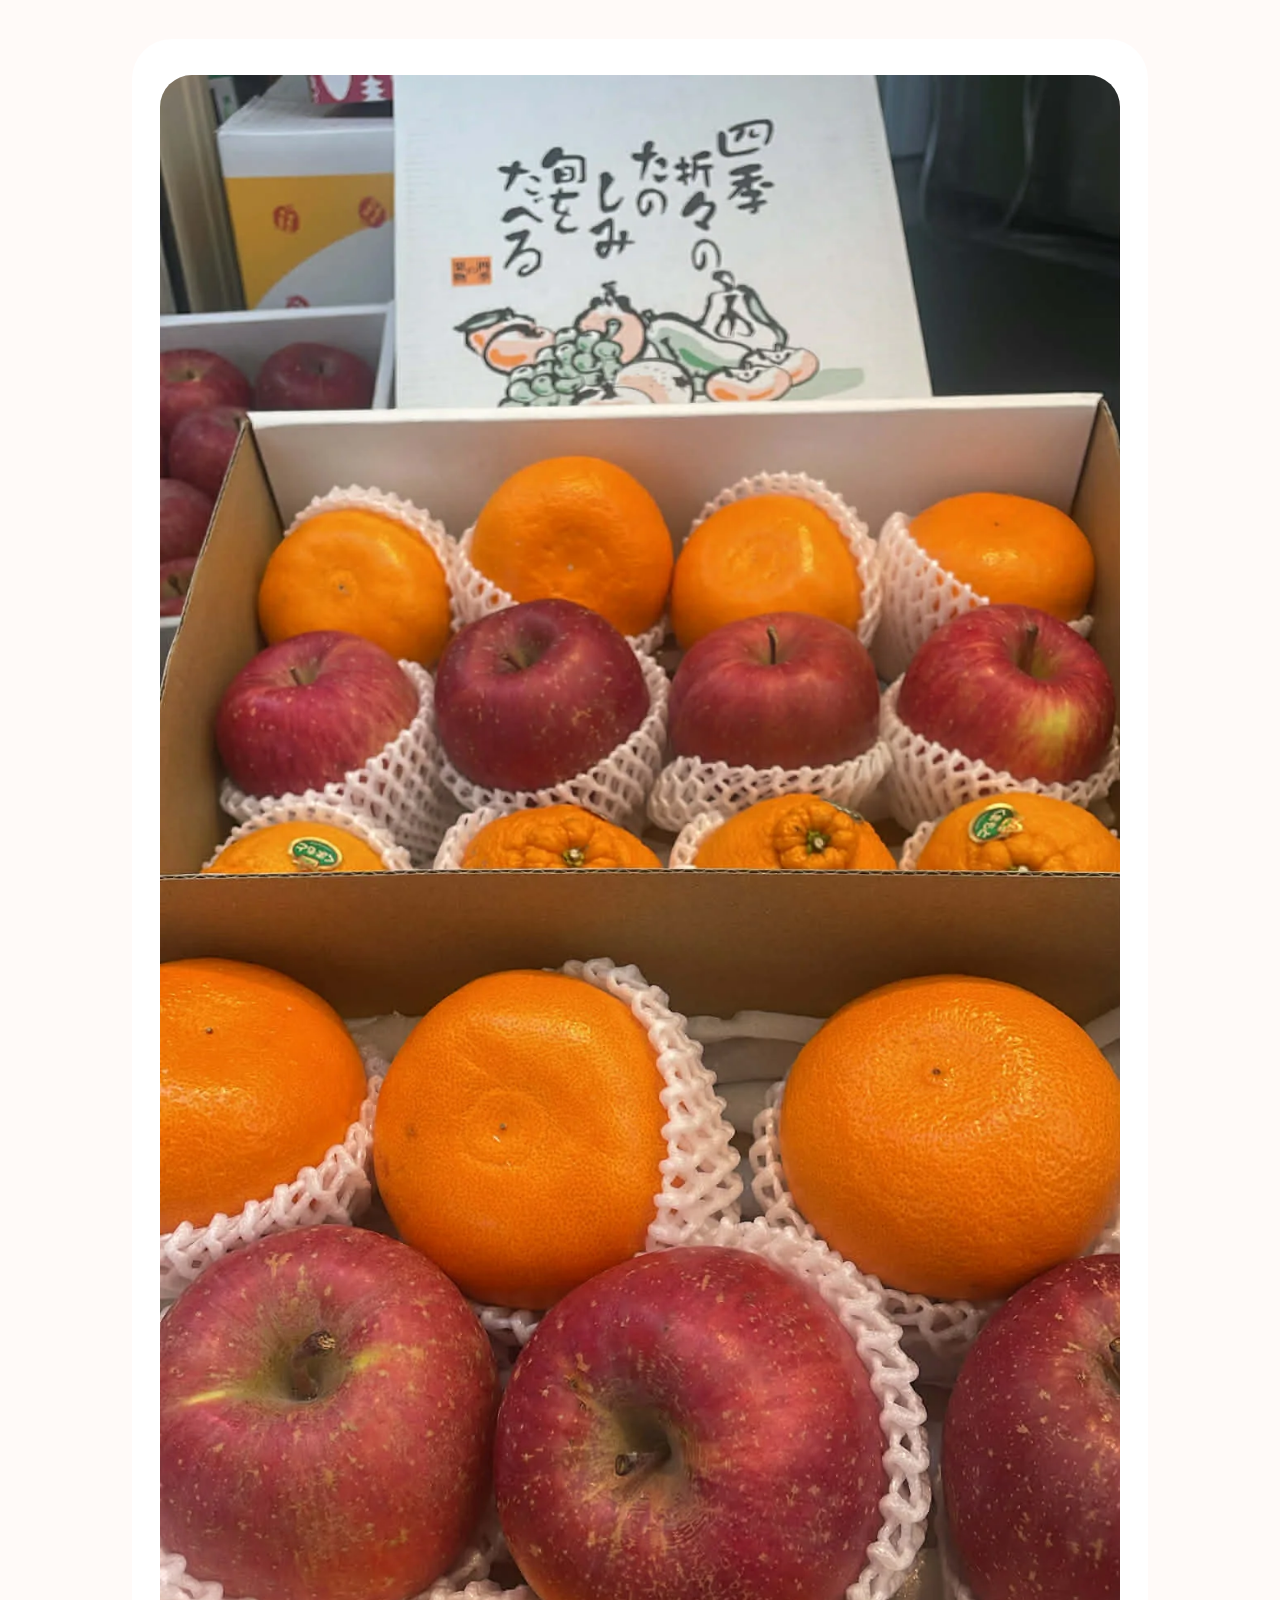
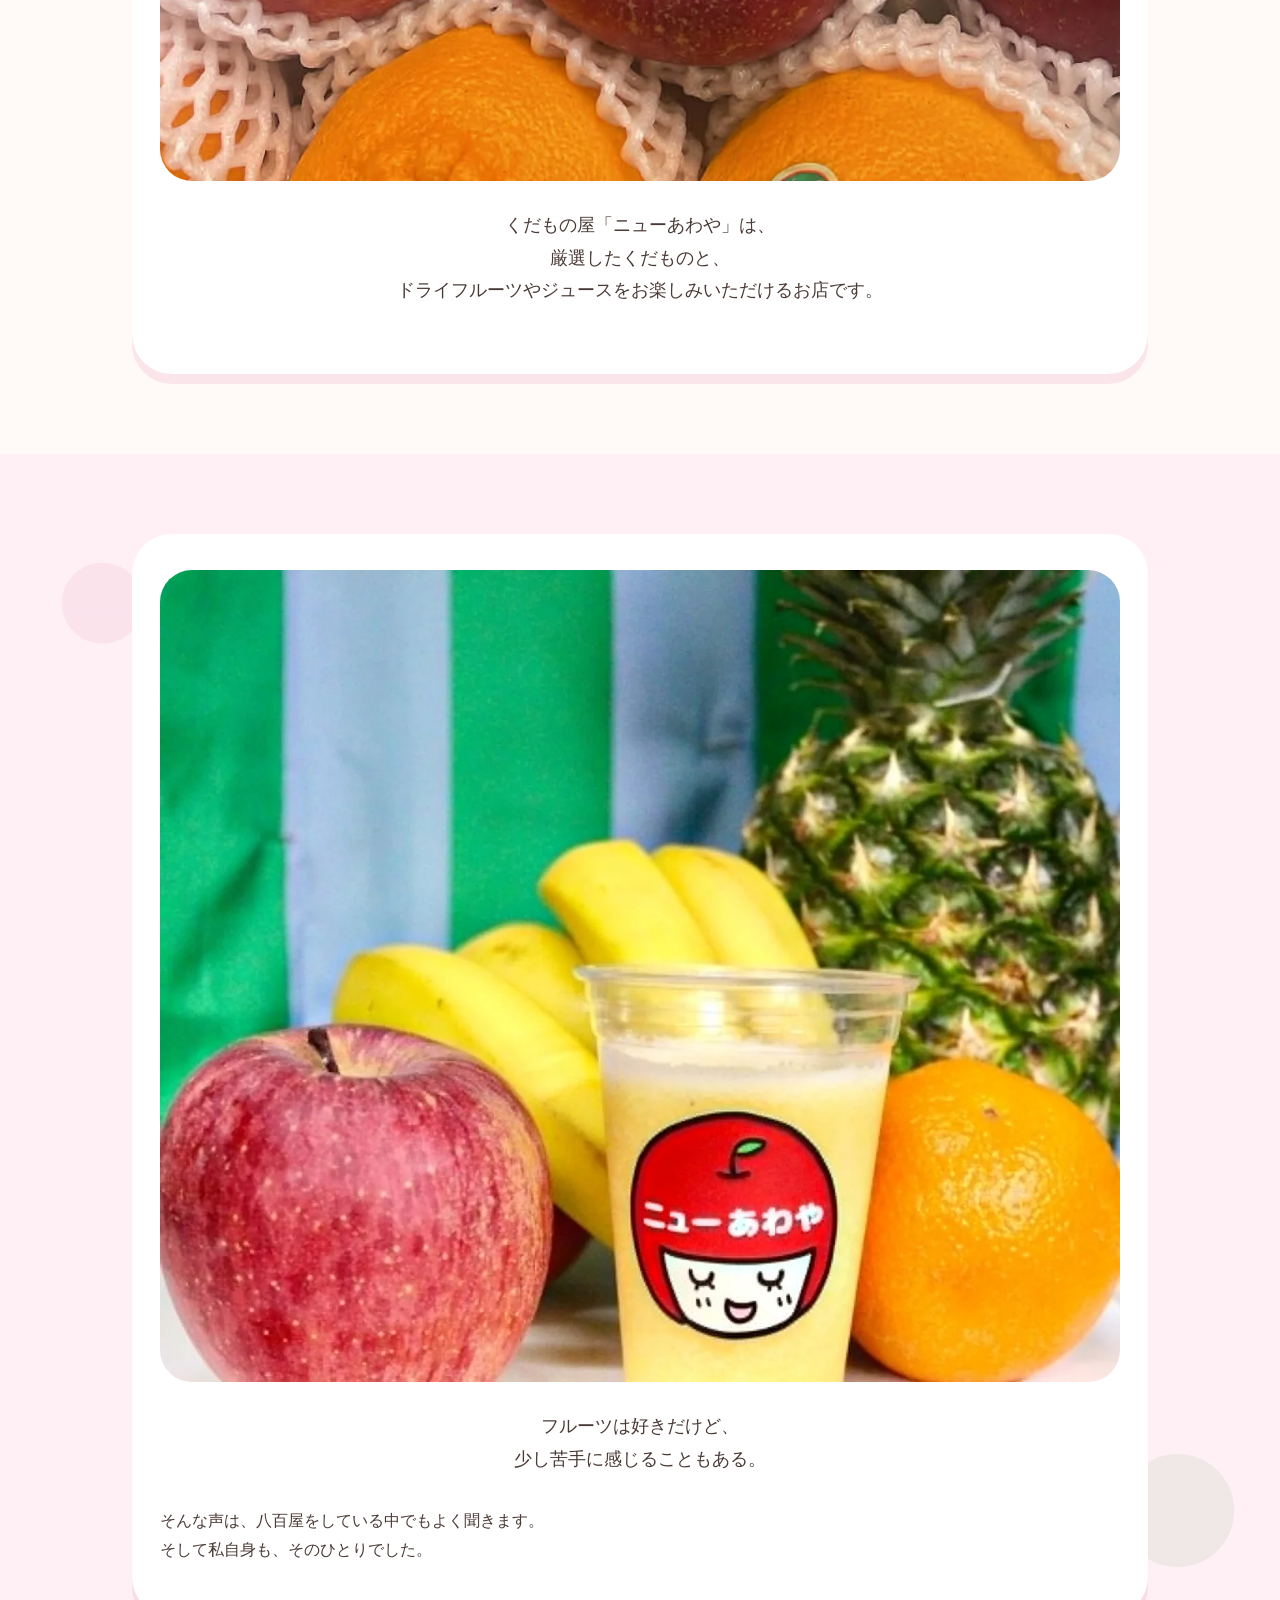
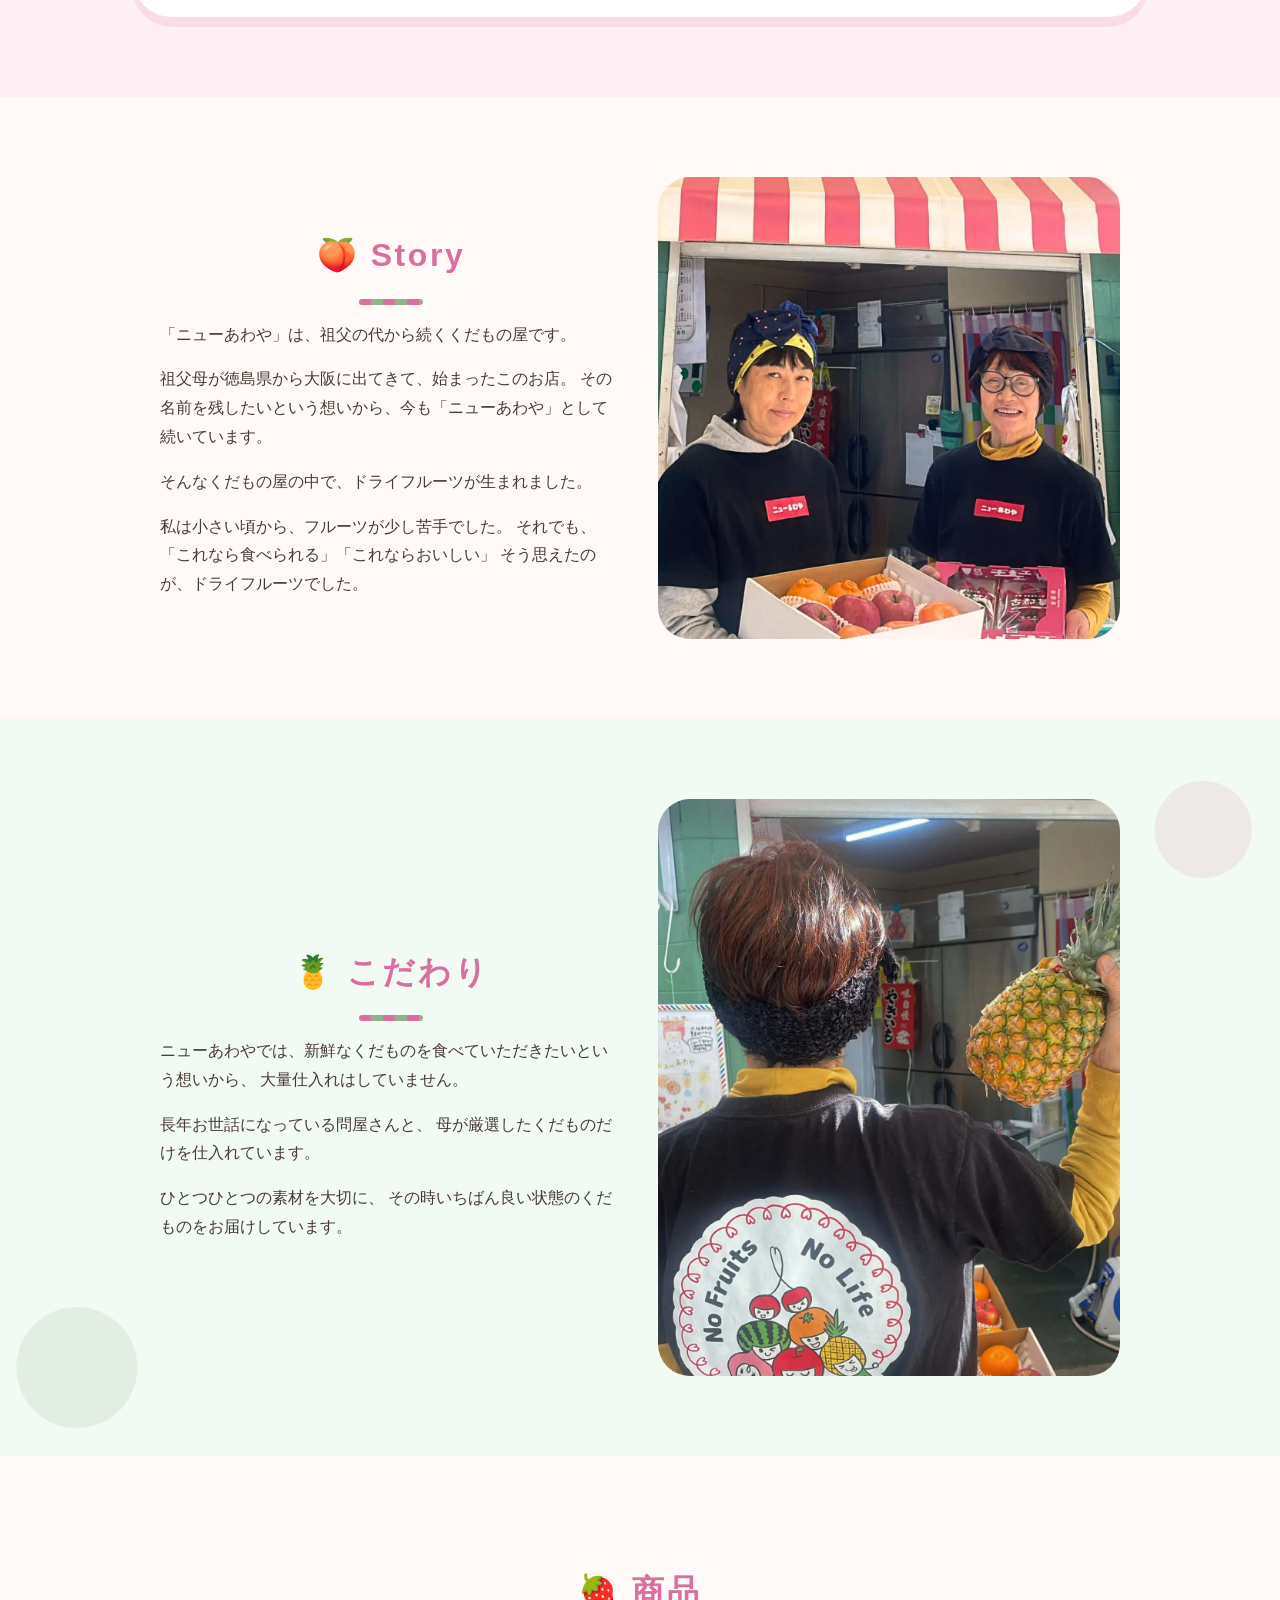
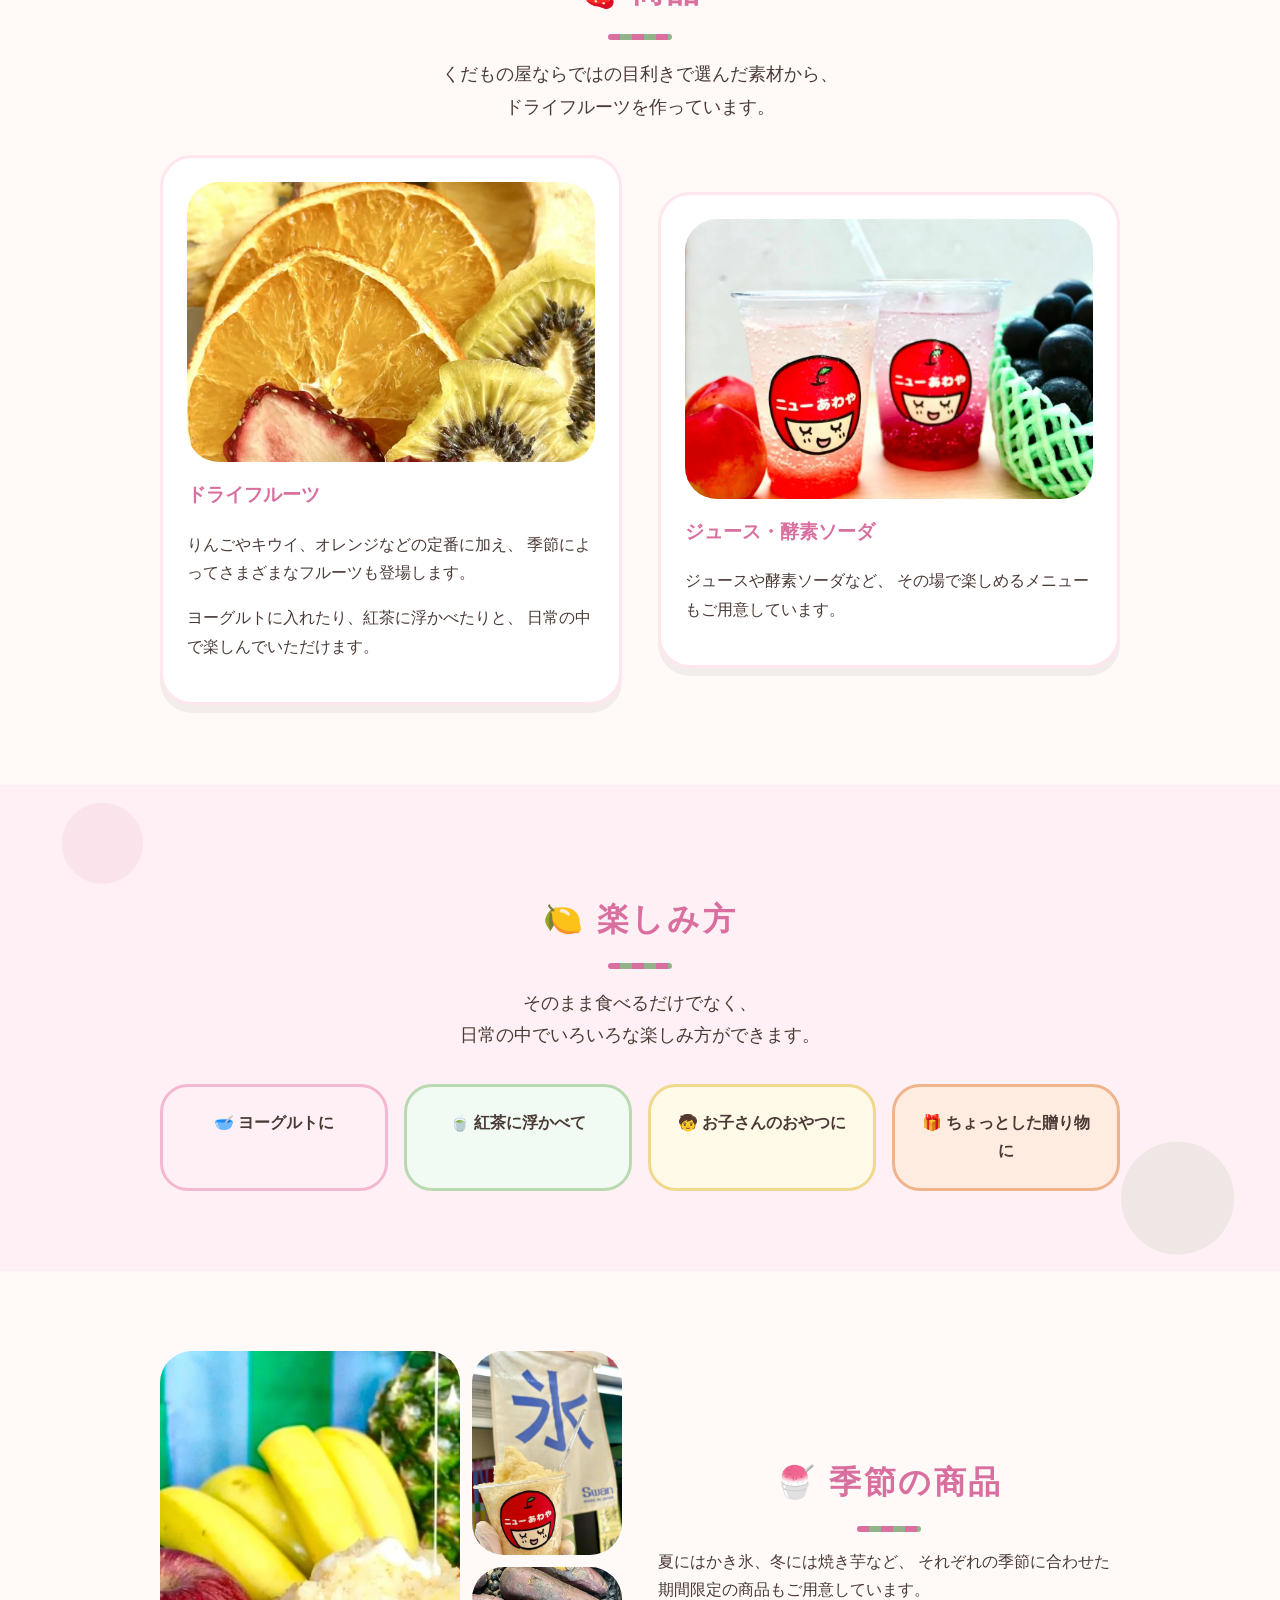
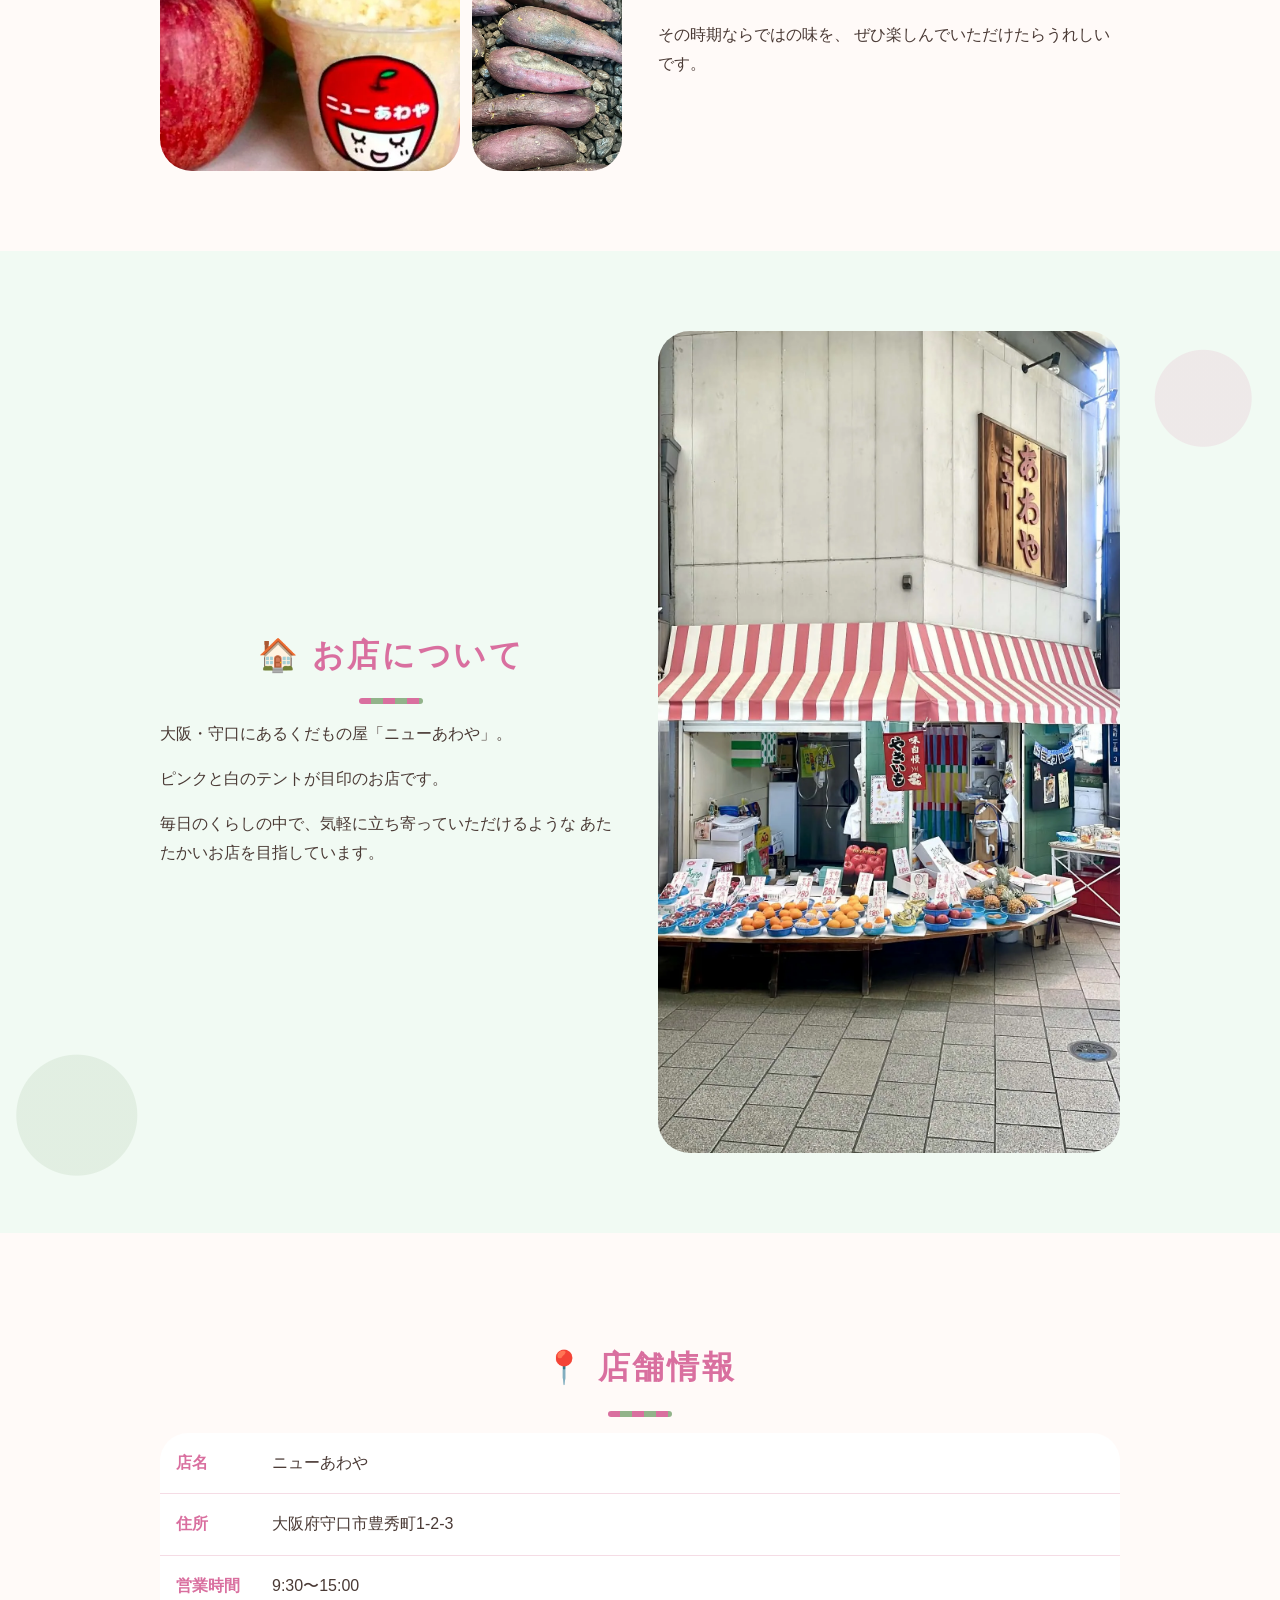
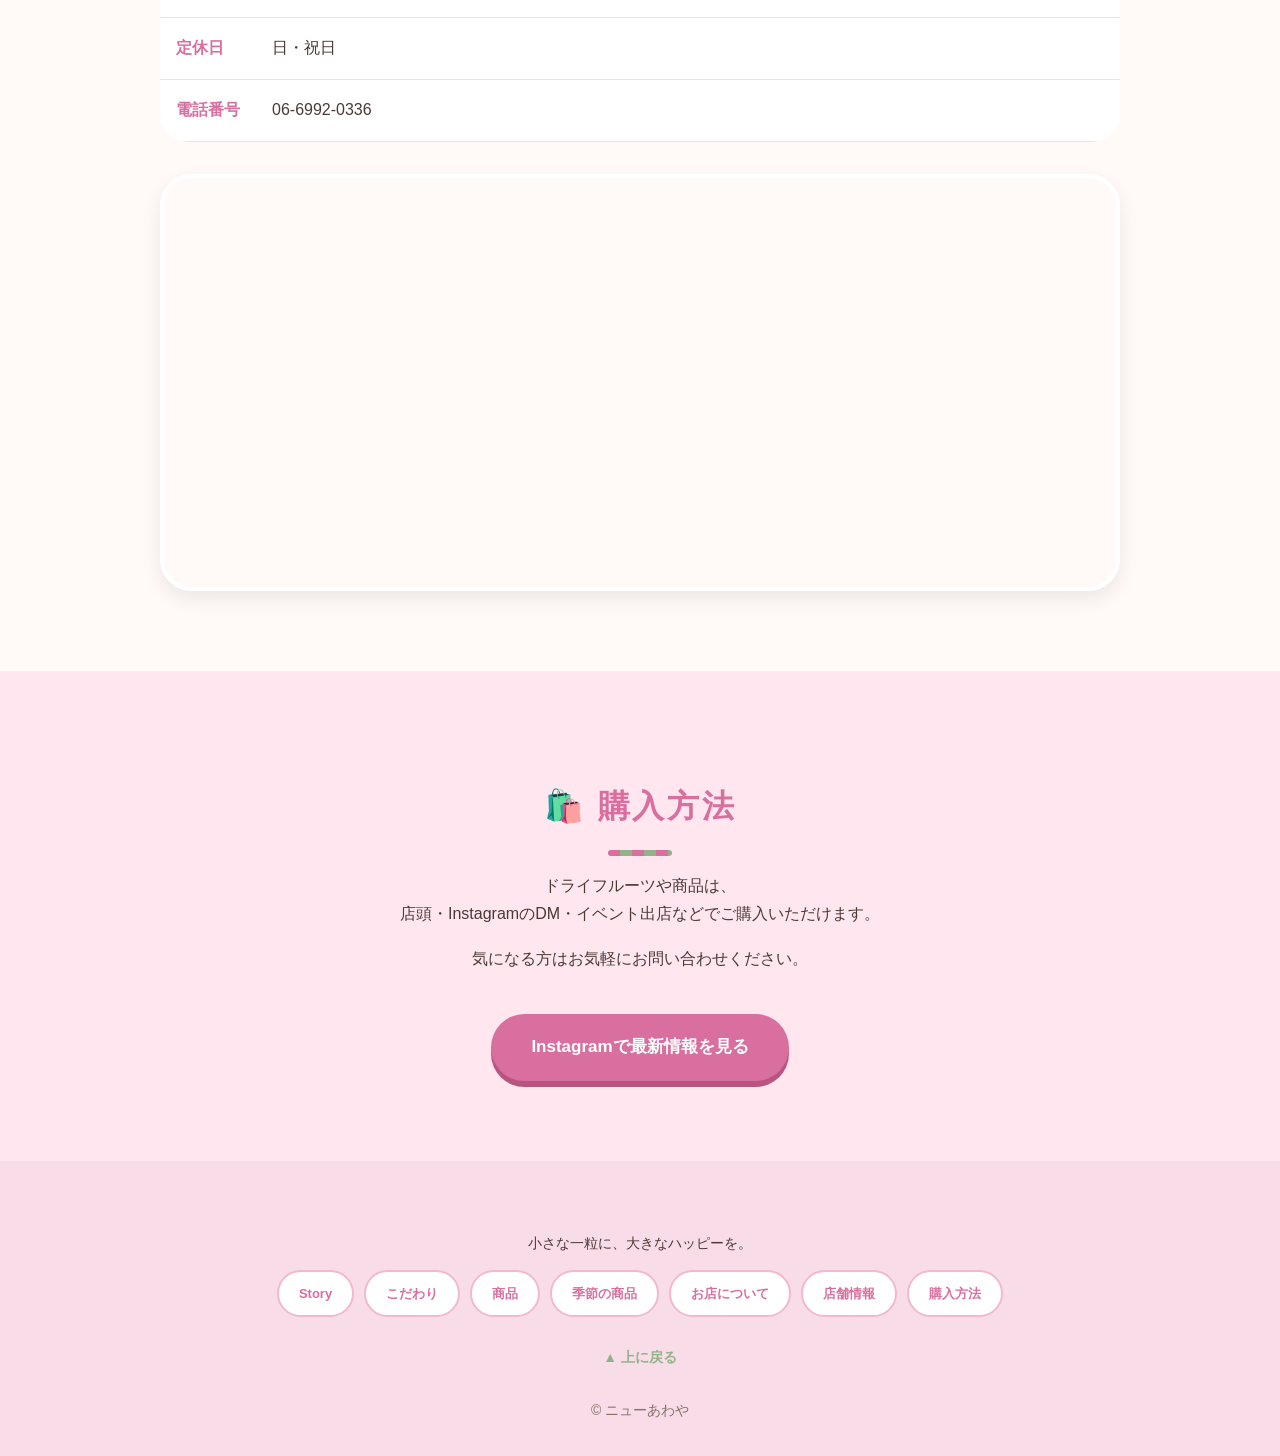
==== commit a54c6cef: "フッター修正" ====
--- a/26.4.24_ポップ案/index.html
+++ b/26.4.24_ポップ案/index.html
@@ -340,9 +340,25 @@
     </div>
   </section>
 
-  <footer>
-    <p>© ニューあわや</p>
-  </footer>
+     <footer>
+    <div class="inner">
+      <p class="footer-tagline">小さな一粒に、大きなハッピーを。</p>
+
+      <nav class="footer-nav" aria-label="フッターナビゲーション">
+        <a href="#story">Story</a>
+        <a href="#kodawari">こだわり</a>
+        <a href="#products">商品</a>
+        <a href="#season">季節の商品</a>
+        <a href="#shop">お店について</a>
+        <a href="#access">店舗情報</a>
+        <a href="#purchase">購入方法</a>
+      </nav>
+
+      <a href="#" class="to-top">▲ 上に戻る</a>
+
+      <p class="copyright">© ニューあわや</p>
+    </div>
+   </footer>
 
 </body>
 </html>
--- a/26.4.24_ポップ案/style.css
+++ b/26.4.24_ポップ案/style.css
@@ -283,11 +283,61 @@
 
 footer {
   text-align: center;
-  padding: 32px 20px;
+  padding: 56px 20px 32px;
   background: #f8dce8;
   font-size: 14px;
 }
-
+footer-tagline {
+  font-size: 20px;
+  font-weight: 900;
+  color: #d96f9f;
+  margin: 0 0 28px;
+  letter-spacing: 0.04em;
+}
+
+.footer-nav {
+  display: flex;
+  flex-wrap: wrap;
+  justify-content: center;
+  gap: 10px;
+  margin-bottom: 28px;
+}
+
+.footer-nav a {
+  display: inline-block;
+  padding: 10px 20px;
+  border-radius: 999px;
+  background: #fff;
+  color: #d96f9f;
+  font-weight: bold;
+  font-size: 13px;
+  text-decoration: none;
+  border: 2px solid #f3b8cf;
+  transition: transform 0.15s ease, background 0.15s ease;
+}
+
+.footer-nav a:hover {
+  background: #ffe6ef;
+  transform: translateY(-2px);
+}
+
+.to-top {
+  display: inline-block;
+  margin-bottom: 28px;
+  color: #92b38a;
+  font-weight: bold;
+  font-size: 14px;
+  text-decoration: none;
+}
+
+.to-top:hover {
+  text-decoration: underline;
+}
+
+.copyright {
+ margin: 0;
+  color: #8a6f68;
+}
 @media (max-width: 768px) {
   section {
     padding: 56px 18px;
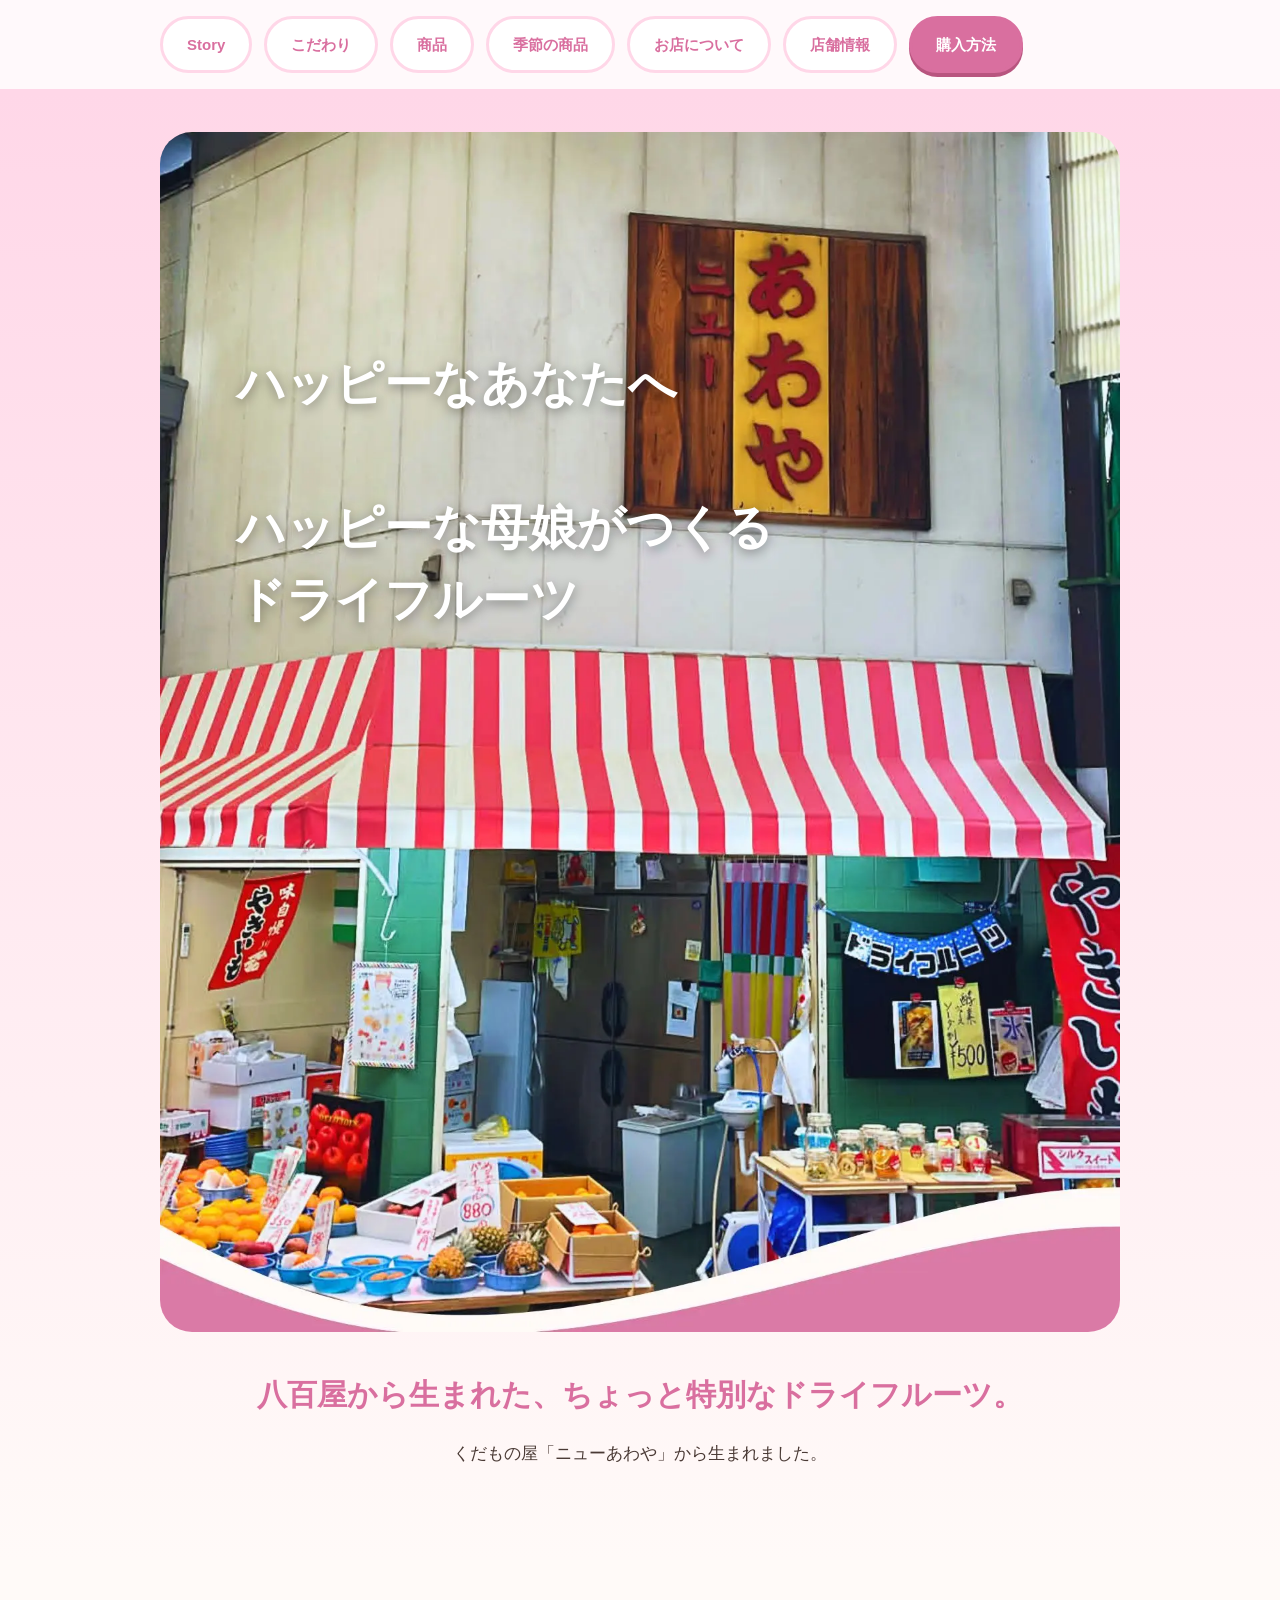
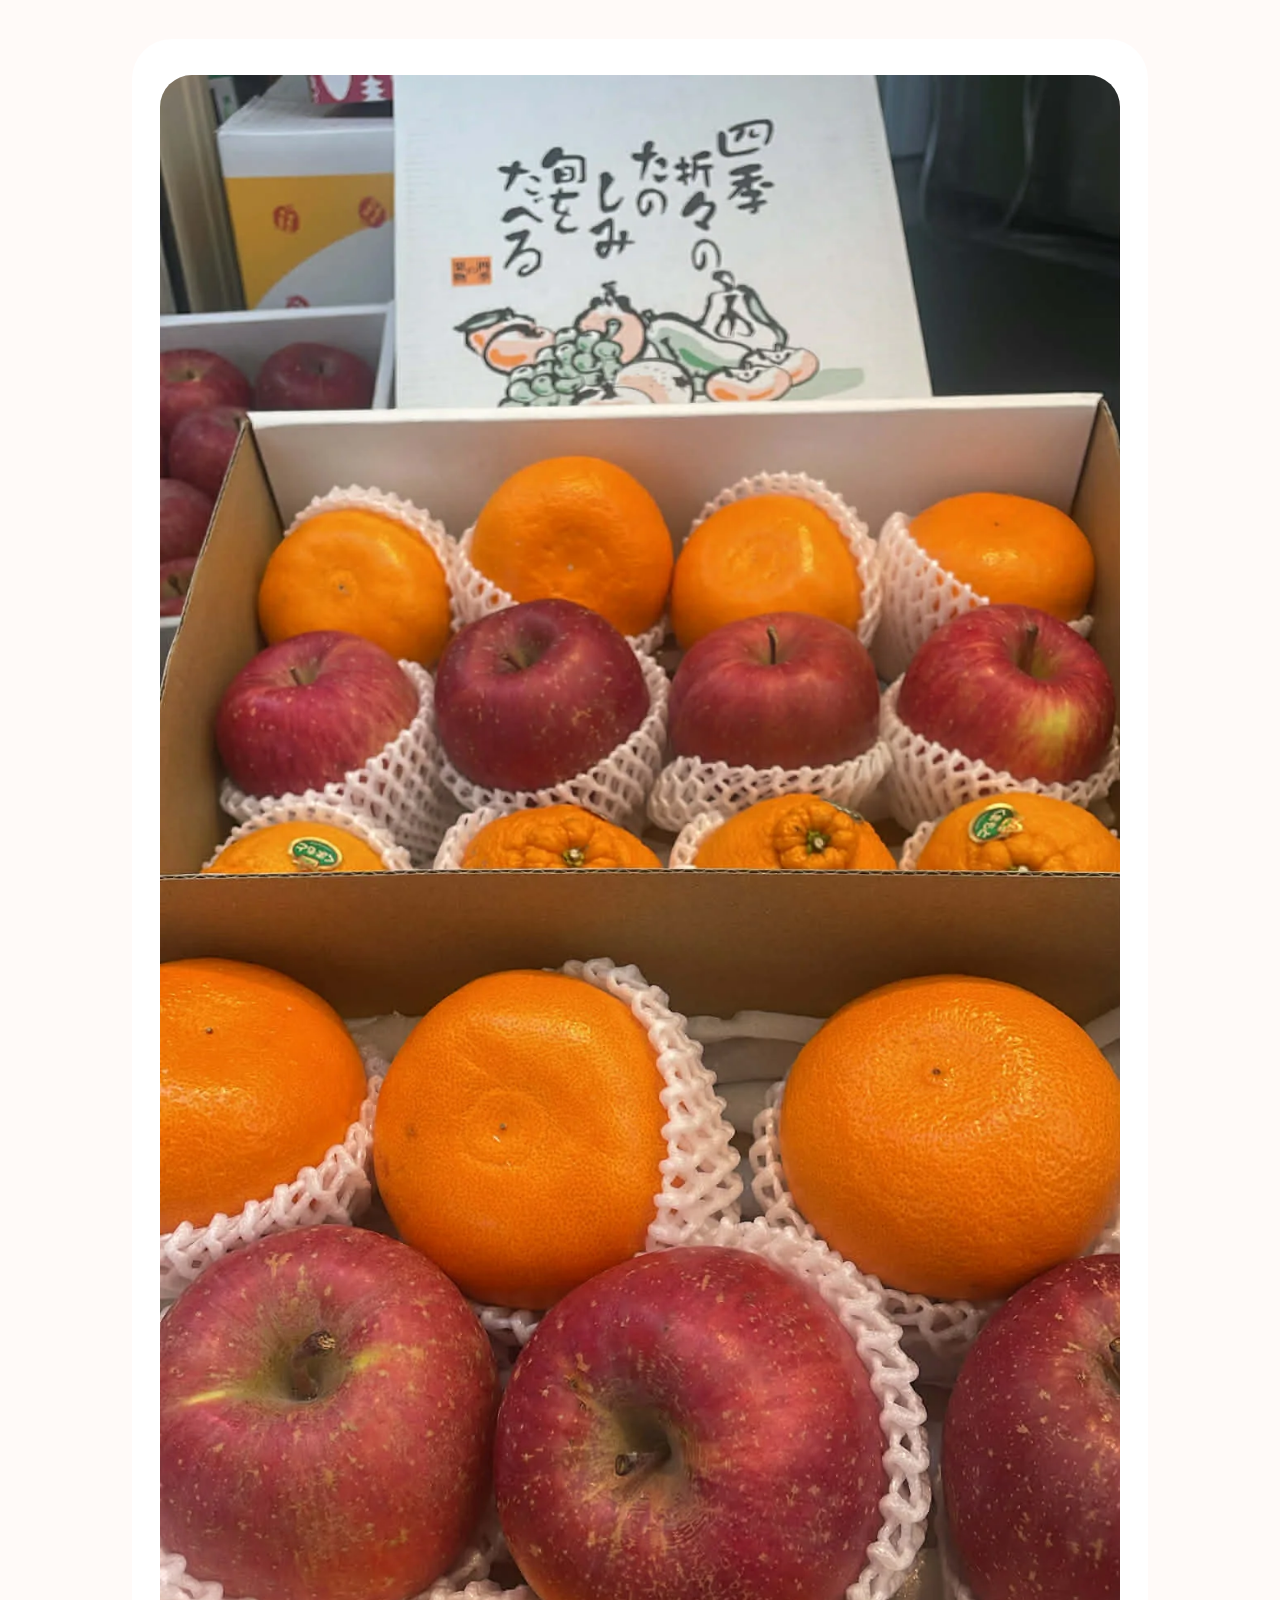
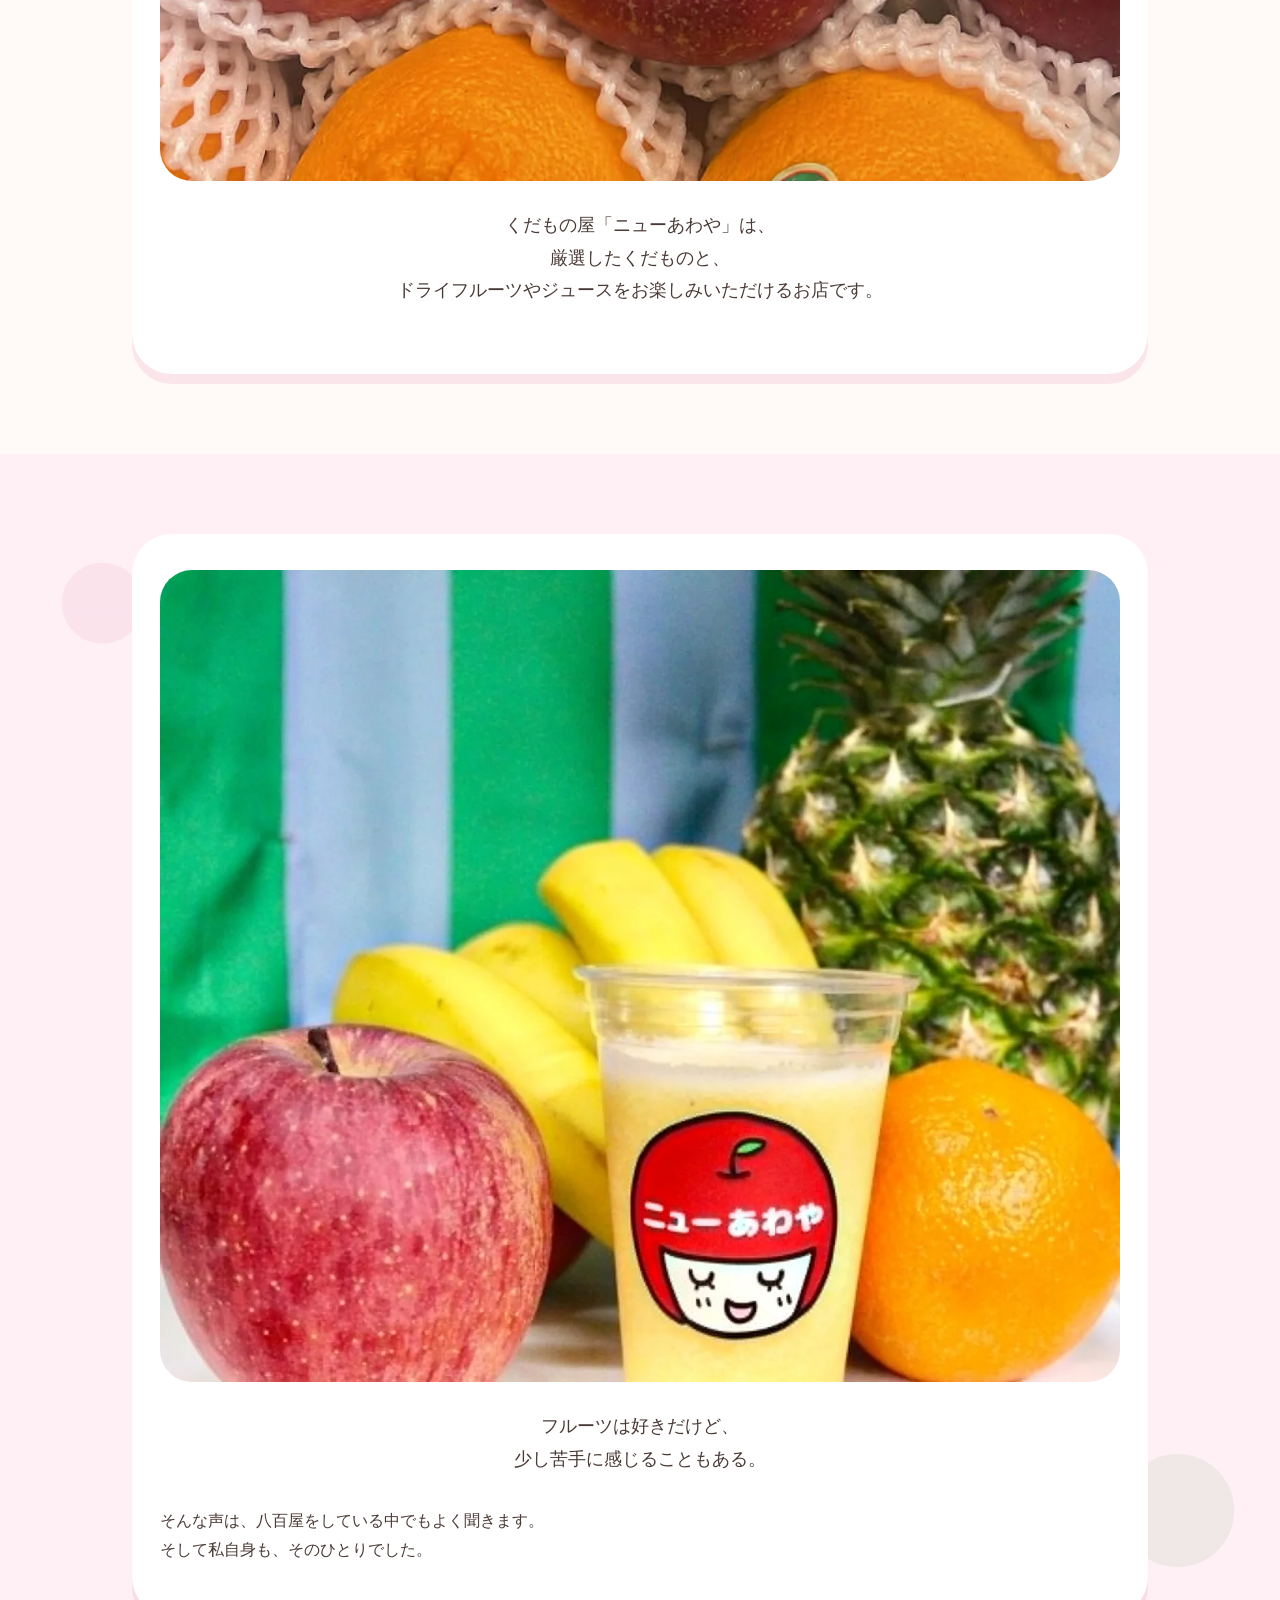
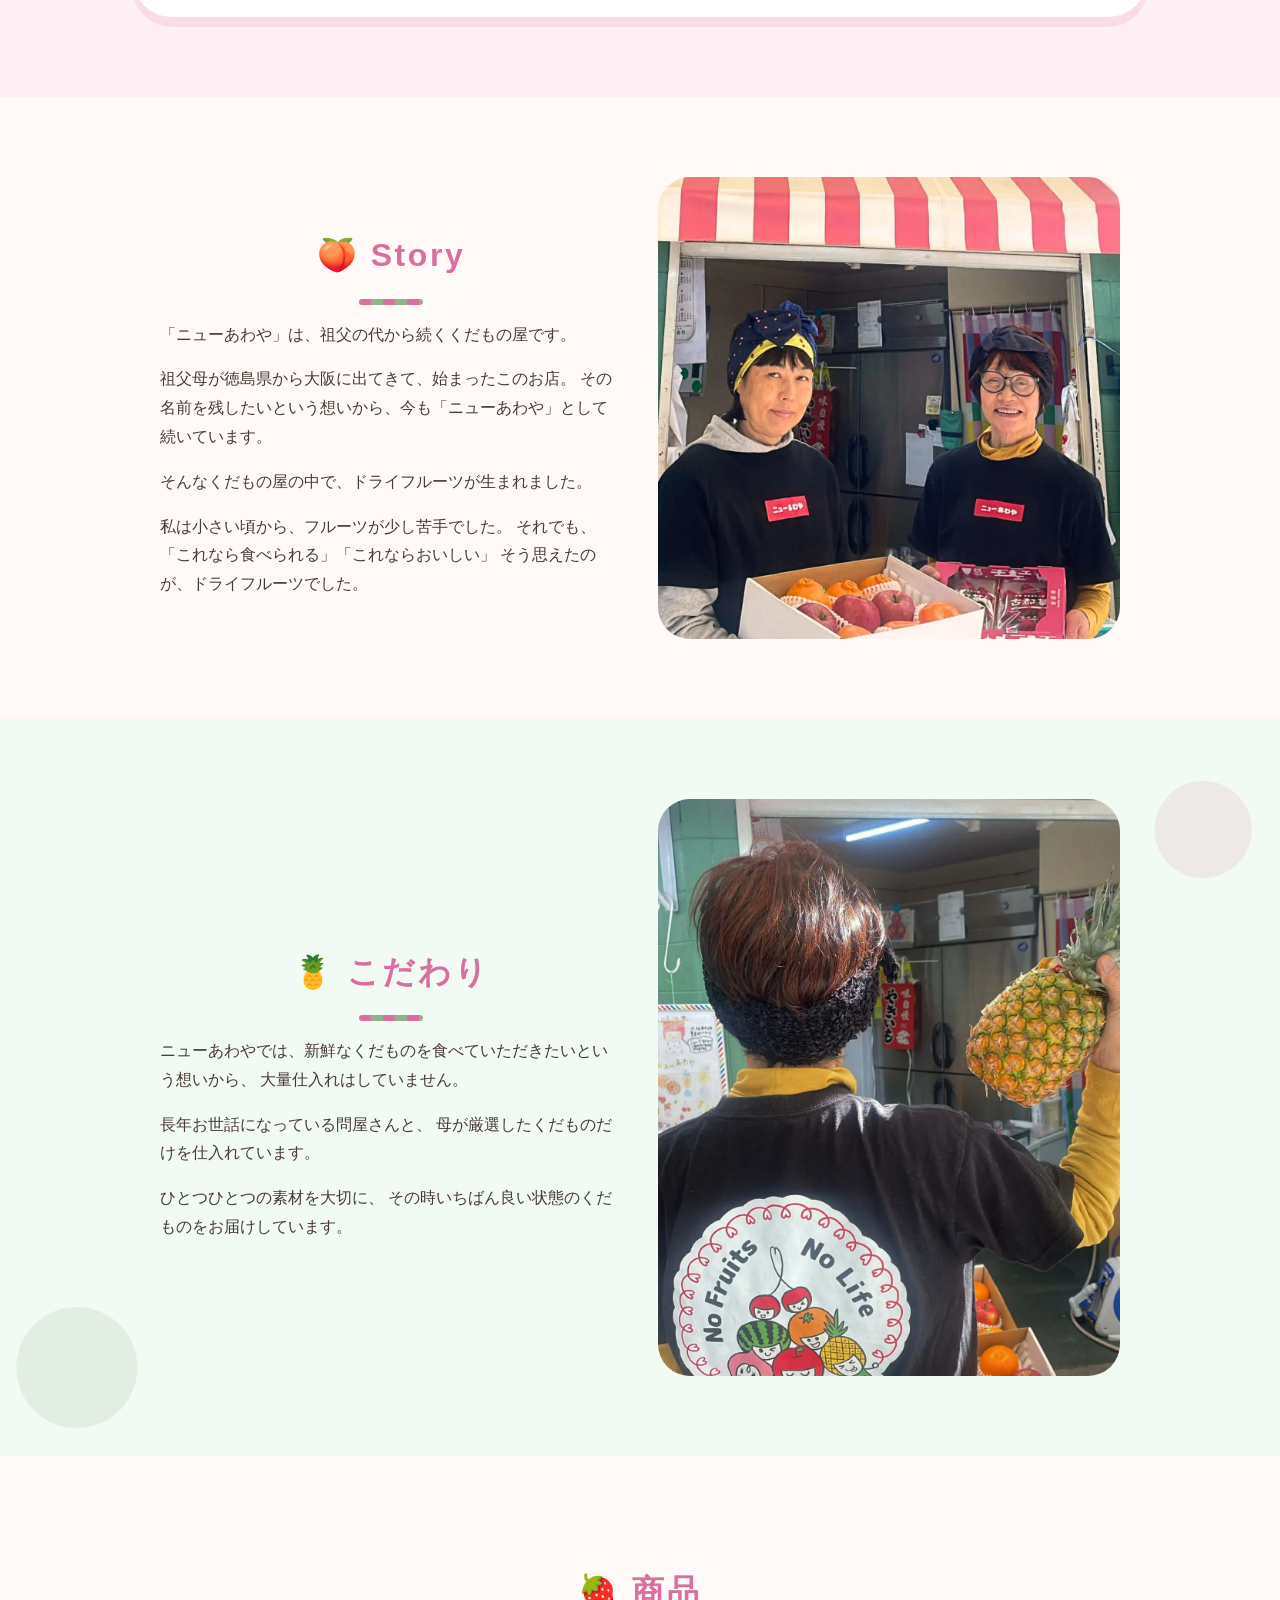
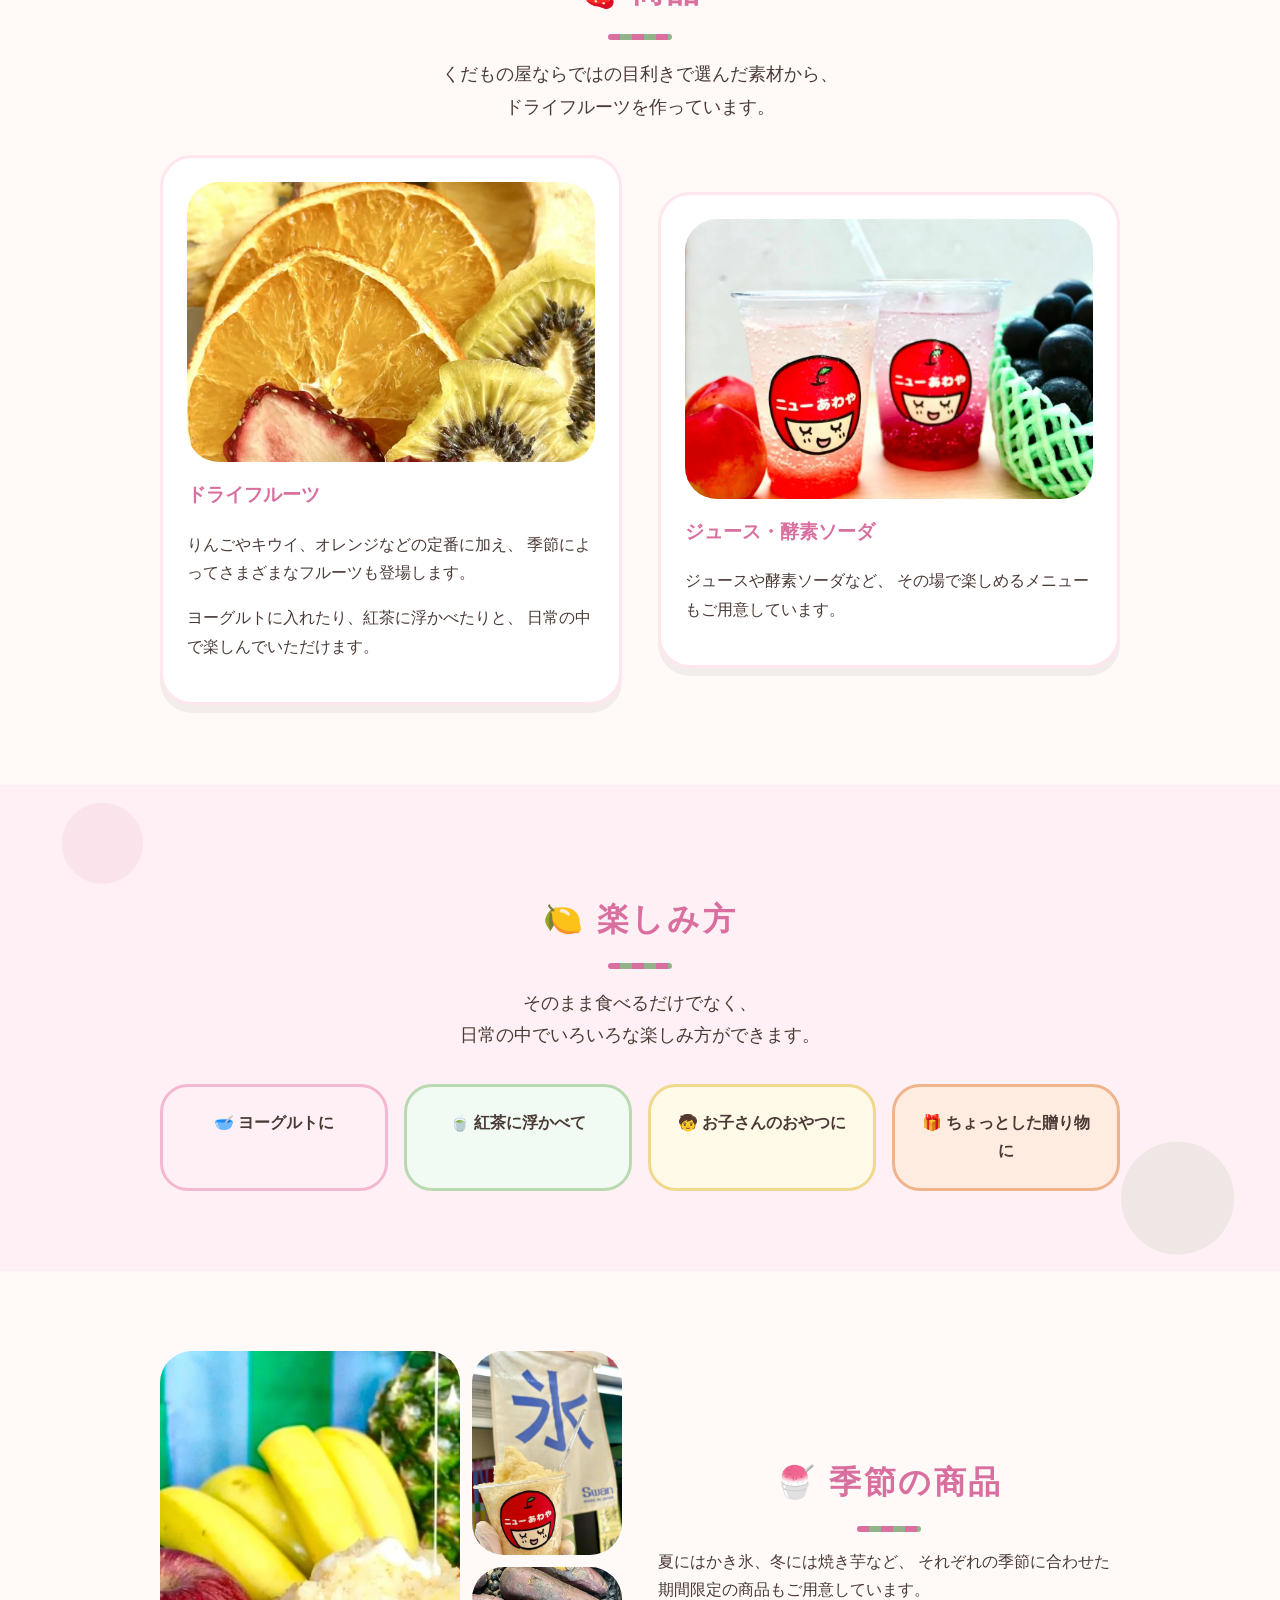
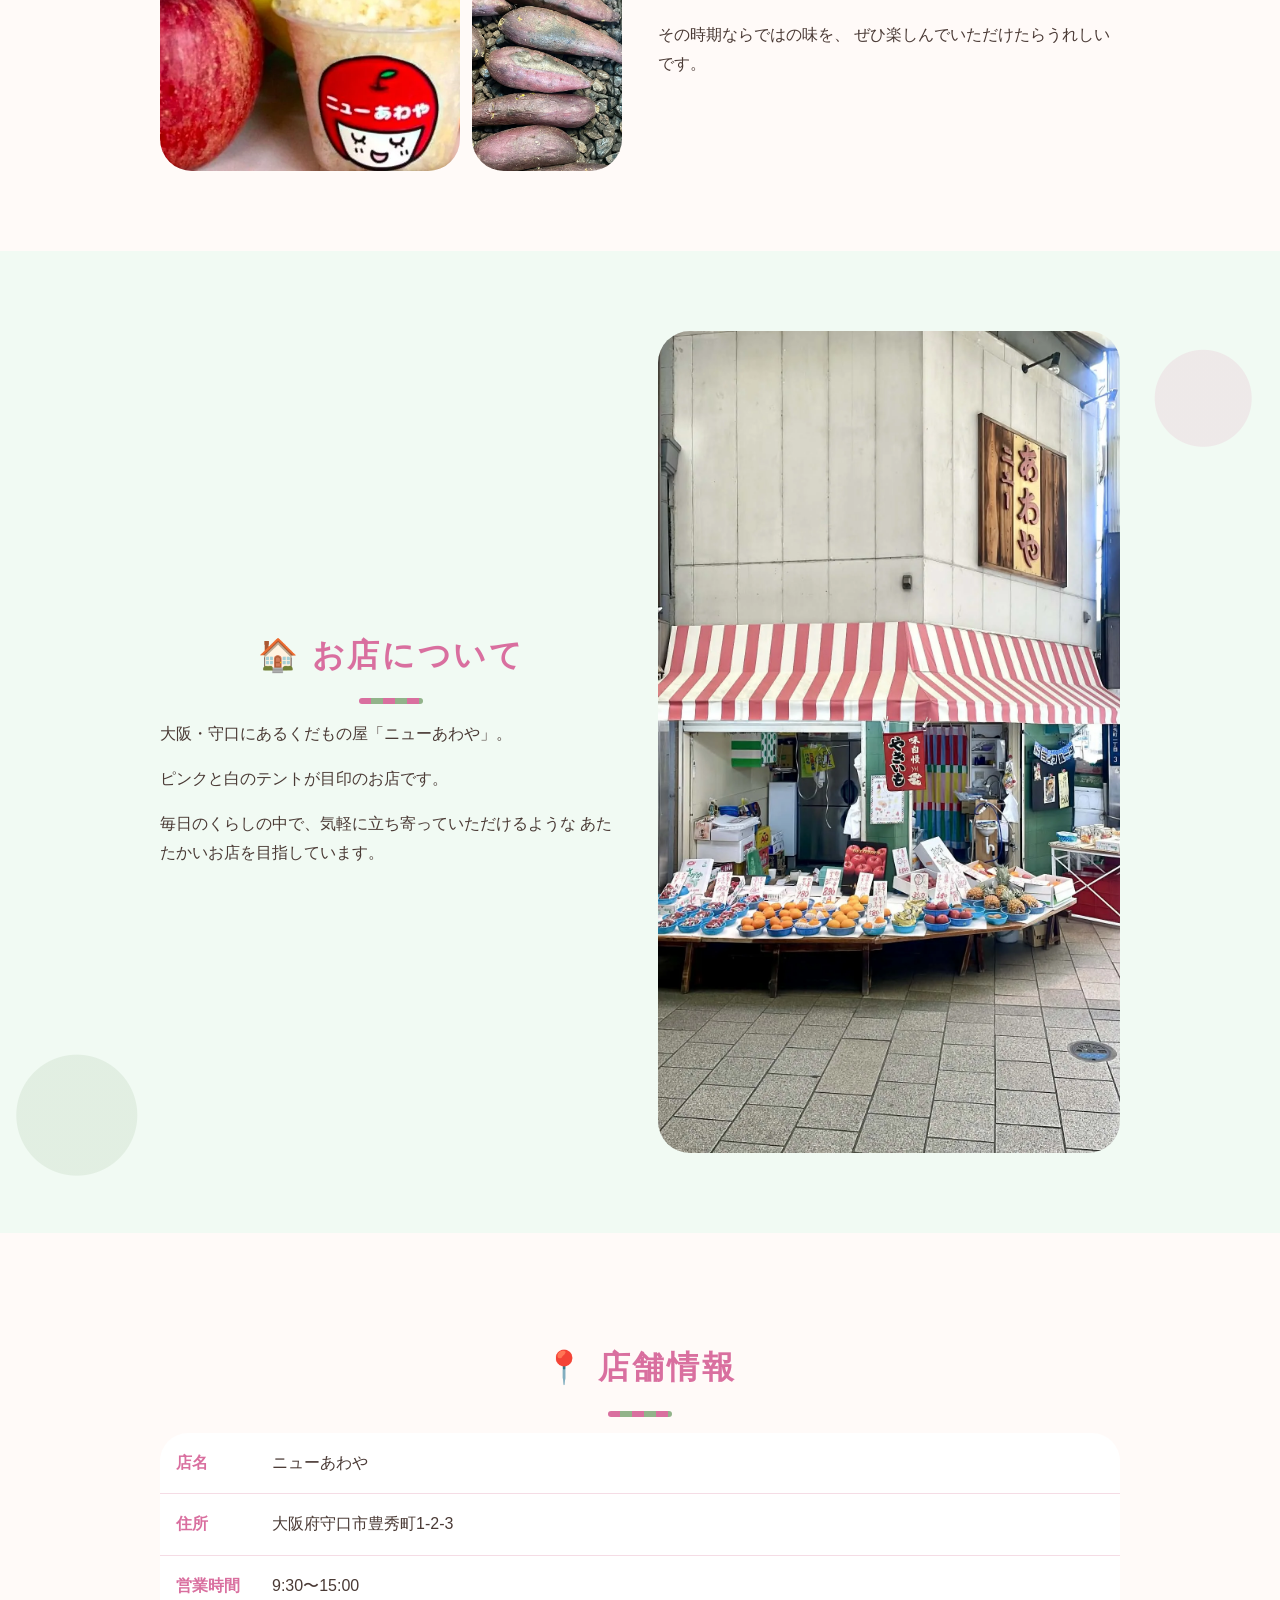
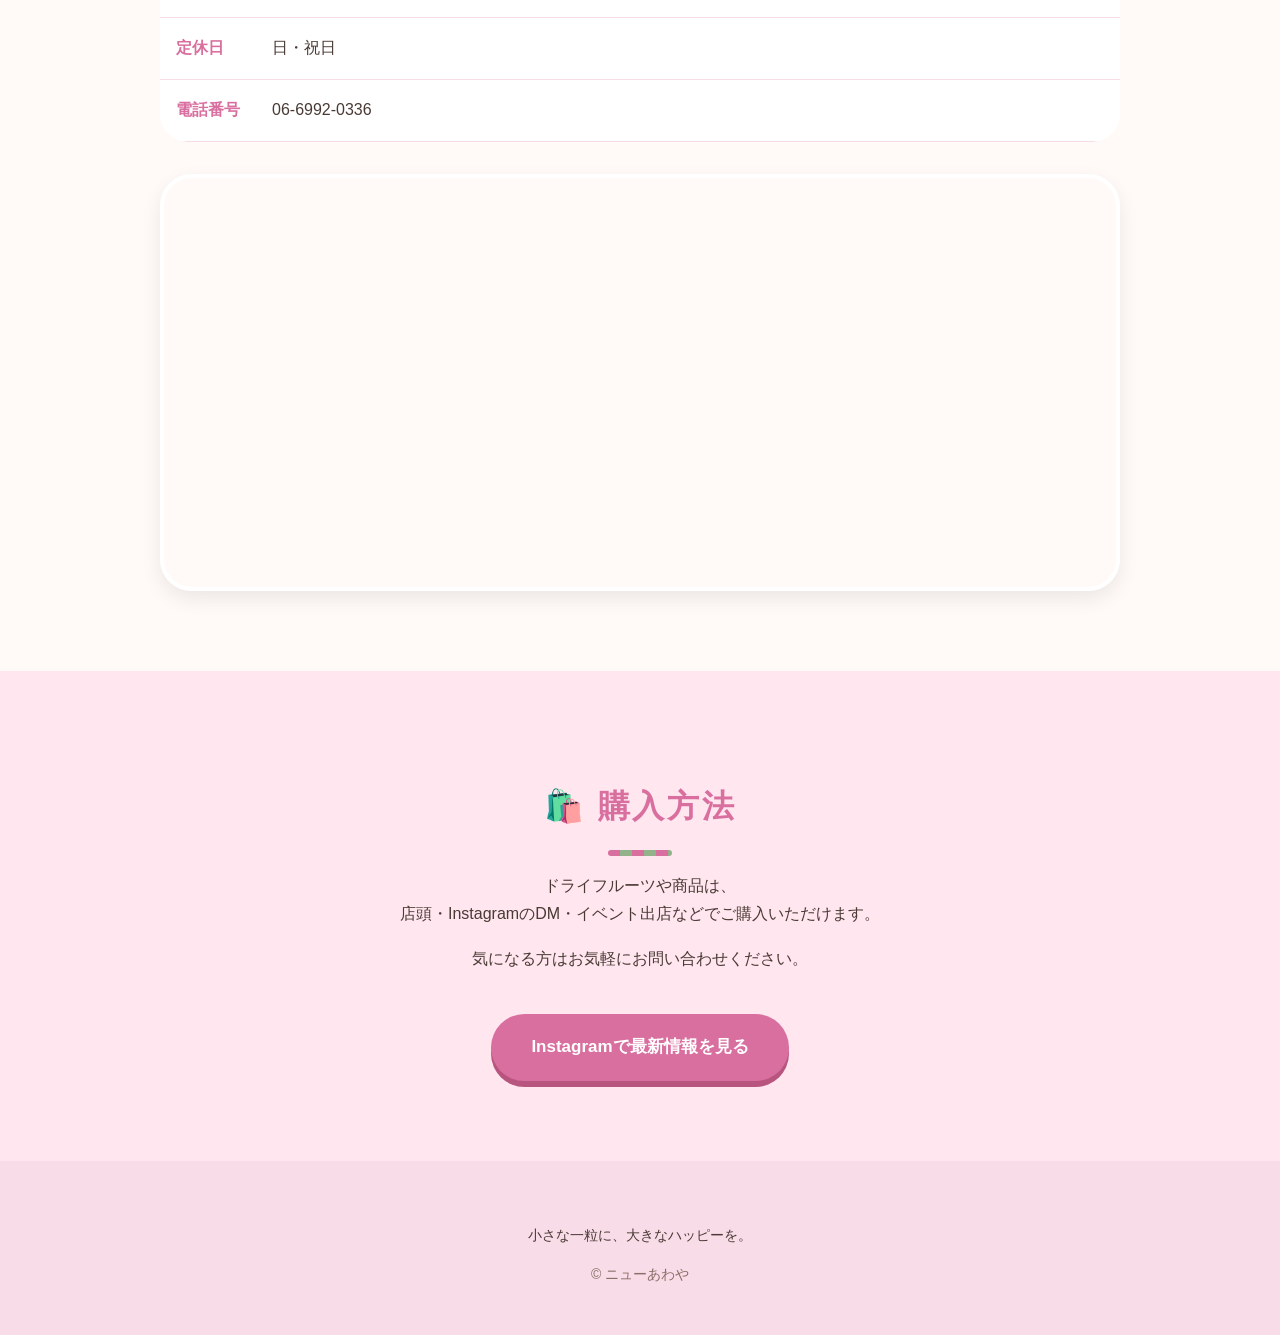
==== commit 3da89821: "フッターナビ削除" ====
--- a/26.4.24_ポップ案/index.html
+++ b/26.4.24_ポップ案/index.html
@@ -343,19 +343,6 @@
      <footer>
     <div class="inner">
       <p class="footer-tagline">小さな一粒に、大きなハッピーを。</p>
-
-      <nav class="footer-nav" aria-label="フッターナビゲーション">
-        <a href="#story">Story</a>
-        <a href="#kodawari">こだわり</a>
-        <a href="#products">商品</a>
-        <a href="#season">季節の商品</a>
-        <a href="#shop">お店について</a>
-        <a href="#access">店舗情報</a>
-        <a href="#purchase">購入方法</a>
-      </nav>
-
-      <a href="#" class="to-top">▲ 上に戻る</a>
-
       <p class="copyright">© ニューあわや</p>
     </div>
    </footer>
--- a/26.4.24_ポップ案/style.css
+++ b/26.4.24_ポップ案/style.css
@@ -283,7 +283,7 @@
 
 footer {
   text-align: center;
-  padding: 56px 20px 32px;
+  padding: 48px 20px;
   background: #f8dce8;
   font-size: 14px;
 }
@@ -291,48 +291,10 @@
   font-size: 20px;
   font-weight: 900;
   color: #d96f9f;
-  margin: 0 0 28px;
+  margin: 0 0 12px;
   letter-spacing: 0.04em;
 }
 
-.footer-nav {
-  display: flex;
-  flex-wrap: wrap;
-  justify-content: center;
-  gap: 10px;
-  margin-bottom: 28px;
-}
-
-.footer-nav a {
-  display: inline-block;
-  padding: 10px 20px;
-  border-radius: 999px;
-  background: #fff;
-  color: #d96f9f;
-  font-weight: bold;
-  font-size: 13px;
-  text-decoration: none;
-  border: 2px solid #f3b8cf;
-  transition: transform 0.15s ease, background 0.15s ease;
-}
-
-.footer-nav a:hover {
-  background: #ffe6ef;
-  transform: translateY(-2px);
-}
-
-.to-top {
-  display: inline-block;
-  margin-bottom: 28px;
-  color: #92b38a;
-  font-weight: bold;
-  font-size: 14px;
-  text-decoration: none;
-}
-
-.to-top:hover {
-  text-decoration: underline;
-}
 
 .copyright {
  margin: 0;
